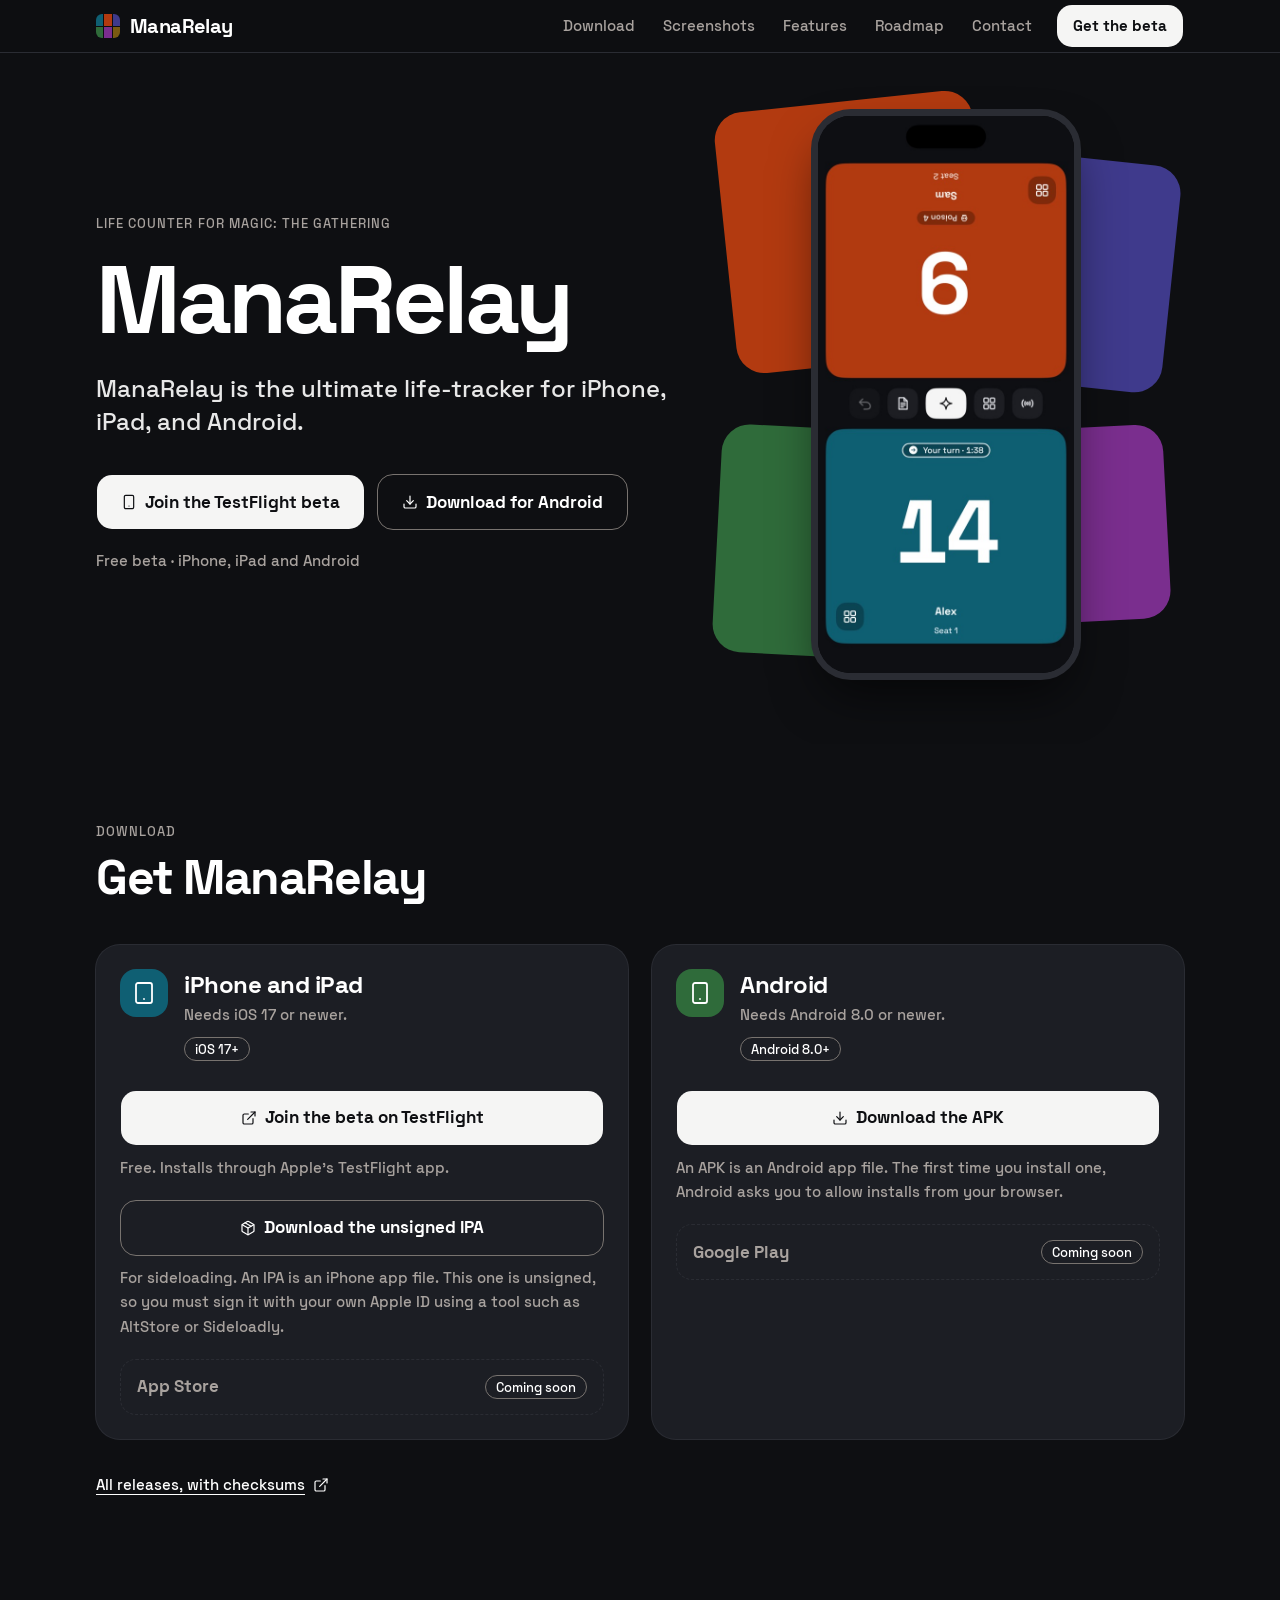
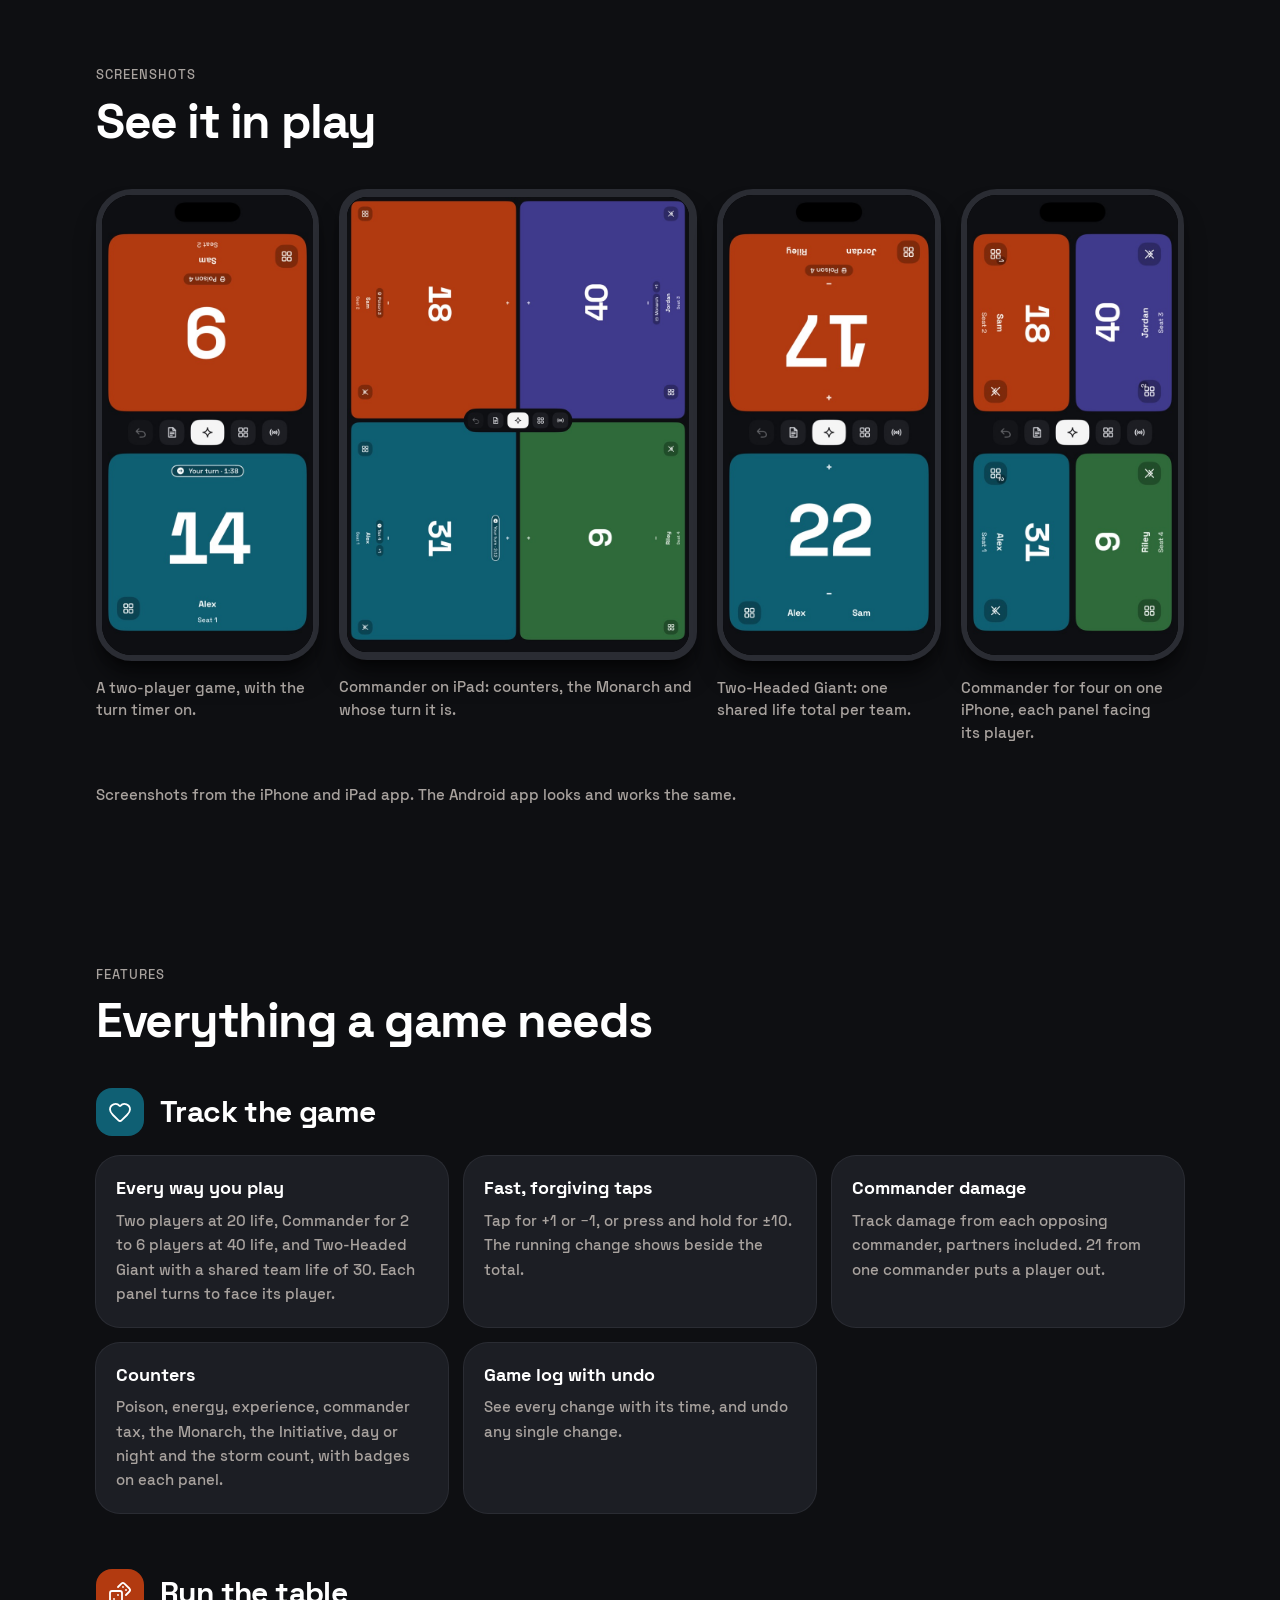
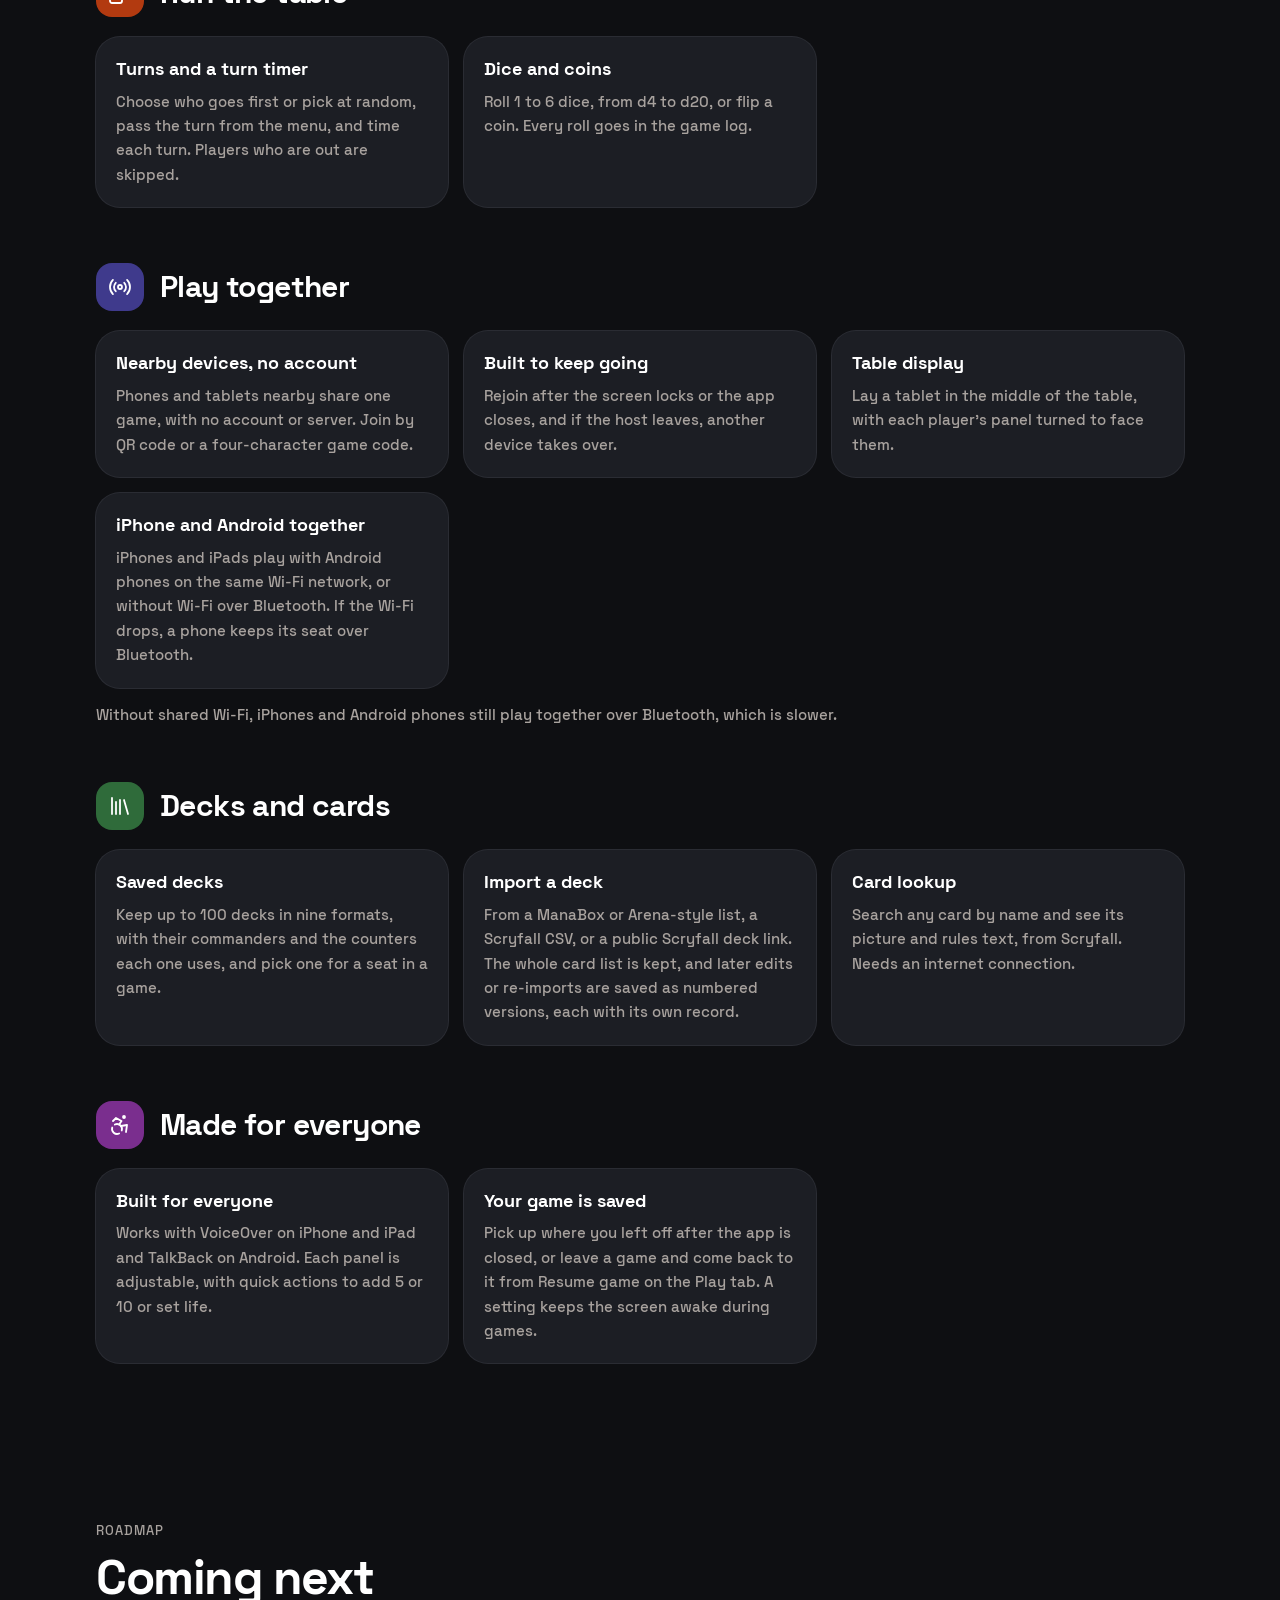
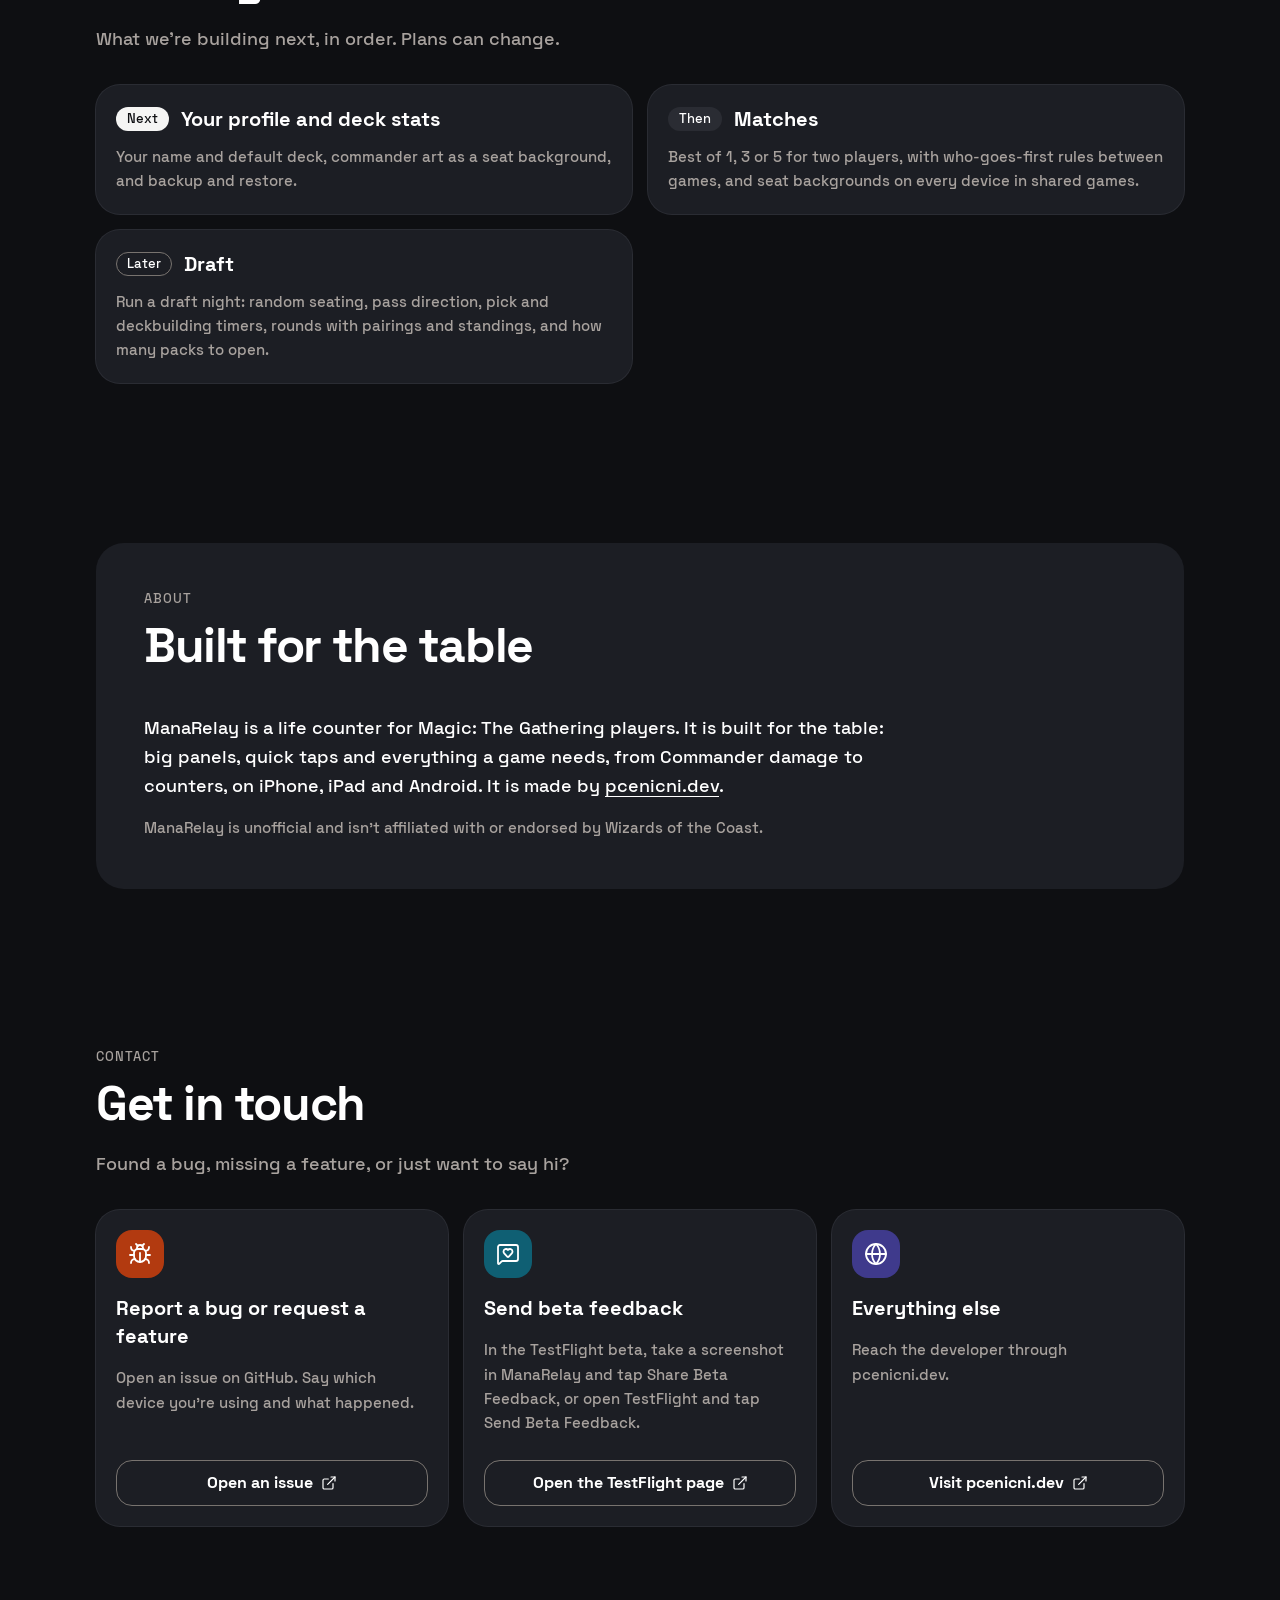
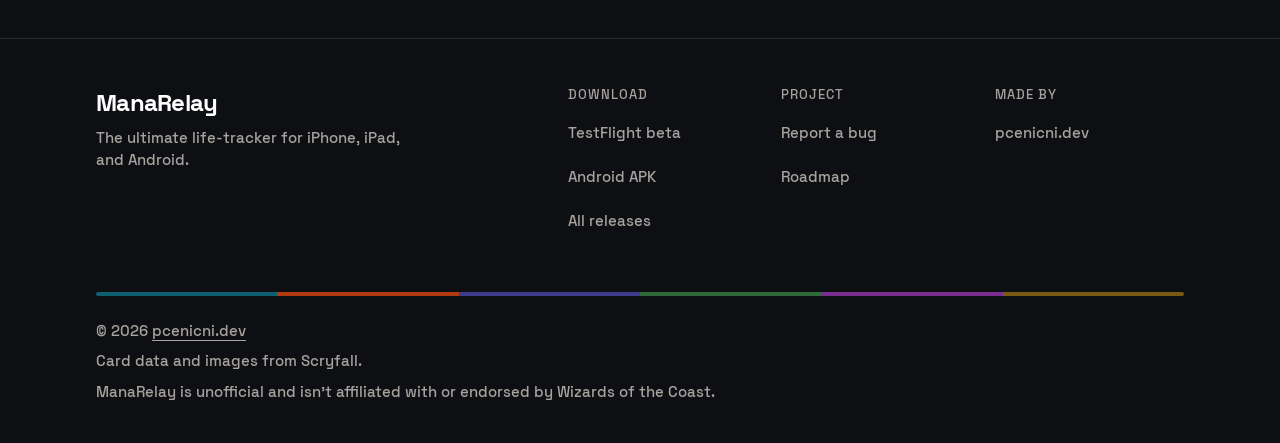
==== index.html @ 913b7222 "Publish the website from nikpcenicni/ManaRelay@3dba05c" ====
<!doctype html>
<html lang="en" class="dark">
  <head>
    <meta charset="utf-8" />
    <meta name="viewport" content="width=device-width, initial-scale=1" />
    <title>ManaRelay</title>
    <meta name="description" content="ManaRelay is the ultimate life-tracker for iPhone, iPad, and Android." />
    <meta name="color-scheme" content="dark" />
    <meta name="theme-color" content="#0E0F12" />
    <meta property="og:title" content="ManaRelay" />
    <meta property="og:description" content="ManaRelay is the ultimate life-tracker for iPhone, iPad, and Android." />
    <meta property="og:image" content="screenshots/two-player.jpg" />
    <script type="module" crossorigin src="./assets/index-D_Fr6dkf.js"></script>
    <link rel="stylesheet" crossorigin href="./assets/index-CTaa10rA.css">
  </head>
  <body>
    <div id="root"></div>
  </body>
</html>
---- assets/index-CTaa10rA.css ----
/*! tailwindcss v4.3.5 | MIT License | https://tailwindcss.com */
@layer properties{@supports (((-webkit-hyphens:none)) and (not (margin-trim:block))) or ((-moz-orient:inline) and (not (color:rgb(from red r g b)))){:root,:host{--shimmer-angle:20deg}*,:before,:after,::backdrop{--tw-scroll-snap-strictness:proximity;--tw-space-y-reverse:0;--tw-border-style:solid;--tw-leading:initial;--tw-font-weight:initial;--tw-tracking:initial;--tw-shadow:0 0 #0000;--tw-shadow-color:initial;--tw-shadow-alpha:100%;--tw-inset-shadow:0 0 #0000;--tw-inset-shadow-color:initial;--tw-inset-shadow-alpha:100%;--tw-ring-color:initial;--tw-ring-shadow:0 0 #0000;--tw-inset-ring-color:initial;--tw-inset-ring-shadow:0 0 #0000;--tw-ring-inset:initial;--tw-ring-offset-width:0px;--tw-ring-offset-color:#fff;--tw-ring-offset-shadow:0 0 #0000;--tw-outline-style:solid;--tw-backdrop-blur:initial;--tw-backdrop-brightness:initial;--tw-backdrop-contrast:initial;--tw-backdrop-grayscale:initial;--tw-backdrop-hue-rotate:initial;--tw-backdrop-invert:initial;--tw-backdrop-opacity:initial;--tw-backdrop-saturate:initial;--tw-backdrop-sepia:initial;--tw-translate-x:0;--tw-translate-y:0;--tw-translate-z:0;--tw-duration:initial;--tw-animation-delay:0s;--tw-animation-direction:normal;--tw-animation-duration:initial;--tw-animation-fill-mode:none;--tw-animation-iteration-count:1;--tw-enter-blur:0;--tw-enter-opacity:1;--tw-enter-rotate:0;--tw-enter-scale:1;--tw-enter-translate-x:0;--tw-enter-translate-y:0;--tw-exit-blur:0;--tw-exit-opacity:1;--tw-exit-rotate:0;--tw-exit-scale:1;--tw-exit-translate-x:0;--tw-exit-translate-y:0;--scroll-fade-t:0px;--scroll-fade-b:0px;--scroll-fade-s:0px;--scroll-fade-e:0px;--scroll-fade-mask:initial;--shimmer-image:initial;--shimmer-text-fill:initial}}}@layer theme{:root,:host{--font-sans:"Space Grotesk", ui-sans-serif, system-ui, sans-serif;--font-mono:ui-monospace, SFMono-Regular, Menlo, Monaco, Consolas, "Liberation Mono", "Courier New", monospace;--color-black:#000;--color-white:#fff;--spacing:.25rem;--container-xs:20rem;--container-sm:24rem;--container-xl:36rem;--container-3xl:48rem;--container-6xl:72rem;--text-base:1rem;--text-base--line-height:calc(1.5 / 1);--text-lg:1.125rem;--text-lg--line-height:calc(1.75 / 1.125);--text-xl:1.25rem;--text-xl--line-height:calc(1.75 / 1.25);--text-2xl:1.5rem;--text-2xl--line-height:calc(2 / 1.5);--text-3xl:1.875rem;--text-3xl--line-height:calc(2.25 / 1.875);--text-4xl:2.25rem;--text-4xl--line-height:calc(2.5 / 2.25);--text-5xl:3rem;--text-5xl--line-height:1;--text-7xl:4.5rem;--text-7xl--line-height:1;--text-8xl:6rem;--text-8xl--line-height:1;--font-weight-medium:500;--font-weight-bold:700;--leading-snug:1.375;--leading-relaxed:1.625;--radius-sm:.25rem;--radius-md:.375rem;--radius-xl:.75rem;--radius-4xl:2rem;--default-transition-duration:.15s;--default-transition-timing-function:cubic-bezier(.4, 0, .2, 1);--default-font-family:"Space Grotesk", ui-sans-serif, system-ui, sans-serif;--default-mono-font-family:var(--font-mono)}}@layer base{*,:after,:before,::backdrop{box-sizing:border-box;border:0 solid;margin:0;padding:0}::file-selector-button{box-sizing:border-box;border:0 solid;margin:0;padding:0}html,:host{-webkit-text-size-adjust:100%;tab-size:4;line-height:1.5;font-family:var(--default-font-family,-apple-system, BlinkMacSystemFont, "Segoe UI", Roboto, "Helvetica Neue", "Noto Sans", Arial, sans-serif, "Apple Color Emoji", "Segoe UI Emoji", "Segoe UI Symbol", "Noto Color Emoji");font-feature-settings:var(--default-font-feature-settings,normal);font-variation-settings:var(--default-font-variation-settings,normal);-webkit-tap-highlight-color:transparent}hr{height:0;color:inherit;border-top-width:1px}abbr:where([title]){-webkit-text-decoration:underline dotted;text-decoration:underline dotted}h1,h2,h3,h4,h5,h6{font-size:inherit;font-weight:inherit}a{color:inherit;-webkit-text-decoration:inherit;-webkit-text-decoration:inherit;-webkit-text-decoration:inherit;-webkit-text-decoration:inherit;text-decoration:inherit}b,strong{font-weight:bolder}code,kbd,samp,pre{font-family:var(--default-mono-font-family,ui-monospace, SFMono-Regular, Menlo, Monaco, Consolas, "Liberation Mono", "Courier New", monospace);font-feature-settings:var(--default-mono-font-feature-settings,normal);font-variation-settings:var(--default-mono-font-variation-settings,normal);font-size:1em}small{font-size:80%}sub,sup{vertical-align:baseline;font-size:75%;line-height:0;position:relative}sub{bottom:-.25em}sup{top:-.5em}table{text-indent:0;border-color:inherit;border-collapse:collapse}:-moz-focusring:where(:not(iframe)){outline:auto}progress{vertical-align:baseline}summary{display:list-item}ol,ul,menu{list-style:none}img,svg,video,canvas,audio,iframe,embed,object{vertical-align:middle;display:block}img,video{max-width:100%;height:auto}button,input,select,optgroup,textarea{font:inherit;font-feature-settings:inherit;font-variation-settings:inherit;letter-spacing:inherit;color:inherit;opacity:1;background-color:#0000;border-radius:0}::file-selector-button{font:inherit;font-feature-settings:inherit;font-variation-settings:inherit;letter-spacing:inherit;color:inherit;opacity:1;background-color:#0000;border-radius:0}:where(select:is([multiple],[size])) optgroup{font-weight:bolder}:where(select:is([multiple],[size])) optgroup option{padding-inline-start:20px}::file-selector-button{margin-inline-end:4px}::placeholder{opacity:1}@supports (not ((-webkit-appearance:-apple-pay-button))) or (contain-intrinsic-size:1px){::placeholder{color:currentColor}@supports (color:color-mix(in lab, red, red)){::placeholder{color:color-mix(in oklab, currentcolor 50%, transparent)}}}textarea{resize:vertical}::-webkit-search-decoration{-webkit-appearance:none}::-webkit-date-and-time-value{min-height:1lh;text-align:inherit}::-webkit-datetime-edit{display:inline-flex}::-webkit-datetime-edit-fields-wrapper{padding:0}::-webkit-datetime-edit{padding-block:0}::-webkit-datetime-edit-year-field{padding-block:0}::-webkit-datetime-edit-month-field{padding-block:0}::-webkit-datetime-edit-day-field{padding-block:0}::-webkit-datetime-edit-hour-field{padding-block:0}::-webkit-datetime-edit-minute-field{padding-block:0}::-webkit-datetime-edit-second-field{padding-block:0}::-webkit-datetime-edit-millisecond-field{padding-block:0}::-webkit-datetime-edit-meridiem-field{padding-block:0}::-webkit-calendar-picker-indicator{line-height:1}:-moz-ui-invalid{box-shadow:none}button,input:where([type=button],[type=reset],[type=submit]){appearance:button}::file-selector-button{appearance:button}::-webkit-inner-spin-button{height:auto}::-webkit-outer-spin-button{height:auto}[hidden]:where(:not([hidden=until-found])){display:none!important}*{border-color:var(--border)}html{scroll-behavior:smooth;font-family:Space Grotesk,ui-sans-serif,system-ui,sans-serif}@media (prefers-reduced-motion:reduce){html{scroll-behavior:auto}}html{--lightningcss-light: ;--lightningcss-dark:initial;color-scheme:dark;scroll-padding-top:7rem}@media (width>=48rem){html{scroll-padding-top:5rem}}body{background-color:var(--background);min-width:320px;color:var(--foreground);-webkit-font-smoothing:antialiased;-moz-osx-font-smoothing:grayscale;font-weight:500;overflow-x:clip}h1,h2,h3,h4{--tw-font-weight:var(--font-weight-bold);font-weight:var(--font-weight-bold)}}@layer components;@layer utilities{.\@container\/card-header{container:card-header/inline-size}.visible{visibility:visible}.sr-only{clip-path:inset(50%);white-space:nowrap;border-width:0;width:1px;height:1px;margin:-1px;padding:0;position:absolute;overflow:hidden}.absolute{position:absolute}.relative{position:relative}.static{position:static}.sticky{position:sticky}.inset-0{inset:0}.-top-2{top:calc(var(--spacing) * -2)}.top-0{top:0}.top-\[8\%\]{top:8%}.-right-3{right:calc(var(--spacing) * -3)}.-right-4{right:calc(var(--spacing) * -4)}.bottom-\[4\%\]{bottom:4%}.bottom-\[10\%\]{bottom:10%}.-left-3{left:calc(var(--spacing) * -3)}.-left-5{left:calc(var(--spacing) * -5)}.z-40{z-index:40}.z-50{z-index:50}.order-last{order:9999}.col-start-2{grid-column-start:2}.row-span-2{grid-row:span 2/span 2}.row-start-1{grid-row-start:1}.m-0{margin:0}.-mx-5{margin-inline:calc(var(--spacing) * -5)}.mx-auto{margin-inline:auto}.mt-0\.5{margin-top:calc(var(--spacing) * .5)}.mt-2{margin-top:calc(var(--spacing) * 2)}.mt-2\.5{margin-top:calc(var(--spacing) * 2.5)}.mt-3{margin-top:calc(var(--spacing) * 3)}.mt-4{margin-top:calc(var(--spacing) * 4)}.mt-5{margin-top:calc(var(--spacing) * 5)}.mt-6{margin-top:calc(var(--spacing) * 6)}.mt-8{margin-top:calc(var(--spacing) * 8)}.mt-9{margin-top:calc(var(--spacing) * 9)}.mt-12{margin-top:calc(var(--spacing) * 12)}.mb-2{margin-bottom:calc(var(--spacing) * 2)}.mb-3{margin-bottom:calc(var(--spacing) * 3)}.mb-4{margin-bottom:calc(var(--spacing) * 4)}.mb-5{margin-bottom:calc(var(--spacing) * 5)}.mb-6{margin-bottom:calc(var(--spacing) * 6)}.mb-8{margin-bottom:calc(var(--spacing) * 8)}.block{display:block}.flex{display:flex}.grid{display:grid}.inline-flex{display:inline-flex}.table{display:table}.size-4{width:calc(var(--spacing) * 4);height:calc(var(--spacing) * 4)}.size-5{width:calc(var(--spacing) * 5);height:calc(var(--spacing) * 5)}.size-6{width:calc(var(--spacing) * 6);height:calc(var(--spacing) * 6)}.size-11{width:calc(var(--spacing) * 11);height:calc(var(--spacing) * 11)}.size-12{width:calc(var(--spacing) * 12);height:calc(var(--spacing) * 12)}.h-1{height:var(--spacing)}.h-6{height:calc(var(--spacing) * 6)}.h-11{height:calc(var(--spacing) * 11)}.h-14{height:calc(var(--spacing) * 14)}.h-\[34\%\]{height:34%}.h-\[40\%\]{height:40%}.h-\[46\%\]{height:46%}.h-auto{height:auto}.h-full{height:100%}.min-h-11{min-height:calc(var(--spacing) * 11)}.min-h-14{min-height:calc(var(--spacing) * 14)}.w-\[52\%\]{width:52%}.w-\[56\%\]{width:56%}.w-\[58\%\]{width:58%}.w-\[62\%\]{width:62%}.w-\[68\%\]{width:68%}.w-\[88\%\]{width:88%}.w-\[calc\(100\%\+2\.5rem\)\]{width:calc(100% + 2.5rem)}.w-\[min\(15rem\,68vw\)\]{width:min(15rem,68vw)}.w-\[min\(32rem\,85vw\)\]{width:min(32rem,85vw)}.w-fit{width:fit-content}.w-full{width:100%}.max-w-3xl{max-width:var(--container-3xl)}.max-w-6xl{max-width:var(--container-6xl)}.max-w-\[270px\]{max-width:270px}.max-w-sm{max-width:var(--container-sm)}.max-w-xl{max-width:var(--container-xl)}.max-w-xs{max-width:var(--container-xs)}.min-w-0{min-width:0}.flex-1{flex:1}.shrink-0{flex-shrink:0}.-rotate-3{rotate:-3deg}.-rotate-6{rotate:-6deg}.rotate-3{rotate:3deg}.rotate-6{rotate:6deg}.snap-x{scroll-snap-type:x var(--tw-scroll-snap-strictness)}.snap-mandatory{--tw-scroll-snap-strictness:mandatory}.snap-start{scroll-snap-align:start}.scroll-mt-16{scroll-margin-top:calc(var(--spacing) * 16)}.scroll-px-5{scroll-padding-inline:calc(var(--spacing) * 5)}.auto-rows-min{grid-auto-rows:min-content}.grid-cols-2{grid-template-columns:repeat(2,minmax(0,1fr))}.grid-cols-3{grid-template-columns:repeat(3,minmax(0,1fr))}.grid-cols-\[auto_1fr\]{grid-template-columns:auto 1fr}.grid-rows-2{grid-template-rows:repeat(2,minmax(0,1fr))}.flex-col{flex-direction:column}.flex-wrap{flex-wrap:wrap}.place-items-center{place-items:center}.items-center{align-items:center}.items-start{align-items:flex-start}.justify-between{justify-content:space-between}.justify-center{justify-content:center}.gap-\(--card-spacing\){gap:var(--card-spacing)}.gap-1{gap:var(--spacing)}.gap-1\.5{gap:calc(var(--spacing) * 1.5)}.gap-2{gap:calc(var(--spacing) * 2)}.gap-2\.5{gap:calc(var(--spacing) * 2.5)}.gap-3{gap:calc(var(--spacing) * 3)}.gap-4{gap:calc(var(--spacing) * 4)}.gap-5{gap:calc(var(--spacing) * 5)}.gap-6{gap:calc(var(--spacing) * 6)}.gap-10{gap:calc(var(--spacing) * 10)}.gap-12{gap:calc(var(--spacing) * 12)}.gap-14{gap:calc(var(--spacing) * 14)}.gap-px{gap:1px}:where(.space-y-4>:not(:last-child)){--tw-space-y-reverse:0;margin-block-start:calc(calc(var(--spacing) * 4) * var(--tw-space-y-reverse));margin-block-end:calc(calc(var(--spacing) * 4) * calc(1 - var(--tw-space-y-reverse)))}.gap-x-3{column-gap:calc(var(--spacing) * 3)}.gap-x-4{column-gap:calc(var(--spacing) * 4)}.gap-x-6{column-gap:calc(var(--spacing) * 6)}.gap-y-2{row-gap:calc(var(--spacing) * 2)}.gap-y-8{row-gap:calc(var(--spacing) * 8)}.self-start{align-self:flex-start}.justify-self-end{justify-self:flex-end}.overflow-hidden{overflow:hidden}.overflow-x-auto{overflow-x:auto}.rounded-4xl{border-radius:var(--radius-4xl)}.rounded-\[1\.75rem\]{border-radius:1.75rem}.rounded-\[2\.5rem\]{border-radius:2.5rem}.rounded-\[2\.25rem\]{border-radius:2.25rem}.rounded-\[2rem\]{border-radius:2rem}.rounded-card{border-radius:24px}.rounded-control{border-radius:16px}.rounded-full{border-radius:2147483647px}.rounded-md{border-radius:var(--radius-md)}.rounded-panel{border-radius:28px}.rounded-sm{border-radius:var(--radius-sm)}.rounded-b-xl{border-bottom-right-radius:var(--radius-xl);border-bottom-left-radius:var(--radius-xl)}.border{border-style:var(--tw-border-style);border-width:1px}.border-\[6px\]{border-style:var(--tw-border-style);border-width:6px}.border-\[7px\]{border-style:var(--tw-border-style);border-width:7px}.border-\[8px\]{border-style:var(--tw-border-style);border-width:8px}.border-t{border-top-style:var(--tw-border-style);border-top-width:1px}.border-b{border-bottom-style:var(--tw-border-style);border-bottom-width:1px}.border-dashed{--tw-border-style:dashed;border-style:dashed}.border-\[\#2a2c33\]{border-color:#2a2c33}.border-border{border-color:var(--border)}.border-outline-strong{border-color:var(--outline-strong)}.border-transparent{border-color:#0000}.bg-background\/90{background-color:var(--background)}@supports (color:color-mix(in lab, red, red)){.bg-background\/90{background-color:color-mix(in oklab, var(--background) 90%, transparent)}}.bg-black{background-color:var(--color-black)}.bg-border{background-color:var(--border)}.bg-card{background-color:var(--card)}.bg-destructive\/10{background-color:var(--destructive)}@supports (color:color-mix(in lab, red, red)){.bg-destructive\/10{background-color:color-mix(in oklab, var(--destructive) 10%, transparent)}}.bg-muted\/50{background-color:var(--muted)}@supports (color:color-mix(in lab, red, red)){.bg-muted\/50{background-color:color-mix(in oklab, var(--muted) 50%, transparent)}}.bg-primary{background-color:var(--primary)}.bg-seat-1{background-color:#0f5f73}.bg-seat-2{background-color:#b23a10}.bg-seat-3{background-color:#3f3a8c}.bg-seat-4{background-color:#2f6b3a}.bg-seat-5{background-color:#7a2e8e}.bg-seat-6{background-color:#7a5a12}.bg-secondary{background-color:var(--secondary)}.bg-transparent{background-color:#0000}.bg-clip-padding{background-clip:padding-box}.p-\(--card-spacing\){padding:var(--card-spacing)}.p-0{padding:0}.p-7{padding:calc(var(--spacing) * 7)}.px-\(--card-spacing\){padding-inline:var(--card-spacing)}.px-2\.5{padding-inline:calc(var(--spacing) * 2.5)}.px-3{padding-inline:calc(var(--spacing) * 3)}.px-4{padding-inline:calc(var(--spacing) * 4)}.px-5{padding-inline:calc(var(--spacing) * 5)}.px-6{padding-inline:calc(var(--spacing) * 6)}.py-\(--card-spacing\){padding-block:var(--card-spacing)}.py-0\.5{padding-block:calc(var(--spacing) * .5)}.py-1{padding-block:var(--spacing)}.py-2\.5{padding-block:calc(var(--spacing) * 2.5)}.py-3{padding-block:calc(var(--spacing) * 3)}.py-16{padding-block:calc(var(--spacing) * 16)}.pt-10{padding-top:calc(var(--spacing) * 10)}.pt-12{padding-top:calc(var(--spacing) * 12)}.pb-4{padding-bottom:calc(var(--spacing) * 4)}.pb-10{padding-bottom:calc(var(--spacing) * 10)}.pb-12{padding-bottom:calc(var(--spacing) * 12)}.text-center{text-align:center}.font-heading{font-family:var(--font-sans)}.eyebrow{letter-spacing:.08em;text-transform:uppercase;color:var(--muted-foreground);font-size:13px;font-weight:500;line-height:1.3}.text-2xl{font-size:var(--text-2xl);line-height:var(--tw-leading,var(--text-2xl--line-height))}.text-4xl{font-size:var(--text-4xl);line-height:var(--tw-leading,var(--text-4xl--line-height))}.text-5xl{font-size:var(--text-5xl);line-height:var(--tw-leading,var(--text-5xl--line-height))}.text-base{font-size:var(--text-base);line-height:var(--tw-leading,var(--text-base--line-height))}.text-lg{font-size:var(--text-lg);line-height:var(--tw-leading,var(--text-lg--line-height))}.text-xl{font-size:var(--text-xl);line-height:var(--tw-leading,var(--text-xl--line-height))}.text-\[13px\]{font-size:13px}.text-\[15px\]{font-size:15px}.text-\[17px\]{font-size:17px}.leading-\[1\.1\]{--tw-leading:1.1;line-height:1.1}.leading-\[1\]{--tw-leading:1;line-height:1}.leading-relaxed{--tw-leading:var(--leading-relaxed);line-height:var(--leading-relaxed)}.leading-snug{--tw-leading:var(--leading-snug);line-height:var(--leading-snug)}.font-bold{--tw-font-weight:var(--font-weight-bold);font-weight:var(--font-weight-bold)}.font-medium{--tw-font-weight:var(--font-weight-medium);font-weight:var(--font-weight-medium)}.tracking-\[-0\.02em\]{--tw-tracking:-.02em;letter-spacing:-.02em}.tracking-\[-0\.03em\]{--tw-tracking:-.03em;letter-spacing:-.03em}.tracking-\[-0\.04em\]{--tw-tracking:-.04em;letter-spacing:-.04em}.text-balance{text-wrap:balance}.text-pretty{text-wrap:pretty}.whitespace-normal{white-space:normal}.whitespace-nowrap{white-space:nowrap}.text-card-foreground{color:var(--card-foreground)}.text-destructive{color:var(--destructive)}.text-foreground,.text-foreground\/90{color:var(--foreground)}@supports (color:color-mix(in lab, red, red)){.text-foreground\/90{color:color-mix(in oklab, var(--foreground) 90%, transparent)}}.text-muted-foreground{color:var(--muted-foreground)}.text-primary{color:var(--primary)}.text-primary-foreground{color:var(--primary-foreground)}.text-secondary-foreground{color:var(--secondary-foreground)}.text-white{color:var(--color-white)}.overline{text-decoration-line:overline}.underline{text-decoration-line:underline}.underline-offset-4{text-underline-offset:4px}.shadow-2xl{--tw-shadow:0 25px 50px -12px var(--tw-shadow-color,#00000040);box-shadow:var(--tw-inset-shadow), var(--tw-inset-ring-shadow), var(--tw-ring-offset-shadow), var(--tw-ring-shadow), var(--tw-shadow)}.shadow-xl{--tw-shadow:0 20px 25px -5px var(--tw-shadow-color,#0000001a), 0 8px 10px -6px var(--tw-shadow-color,#0000001a);box-shadow:var(--tw-inset-shadow), var(--tw-inset-ring-shadow), var(--tw-ring-offset-shadow), var(--tw-ring-shadow), var(--tw-shadow)}.ring,.ring-1{--tw-ring-shadow:var(--tw-ring-inset, ) 0 0 0 calc(1px + var(--tw-ring-offset-width)) var(--tw-ring-color,currentcolor);box-shadow:var(--tw-inset-shadow), var(--tw-inset-ring-shadow), var(--tw-ring-offset-shadow), var(--tw-ring-shadow), var(--tw-shadow)}.ring-2{--tw-ring-shadow:var(--tw-ring-inset, ) 0 0 0 calc(2px + var(--tw-ring-offset-width)) var(--tw-ring-color,currentcolor);box-shadow:var(--tw-inset-shadow), var(--tw-inset-ring-shadow), var(--tw-ring-offset-shadow), var(--tw-ring-shadow), var(--tw-shadow)}.shadow-black\/50{--tw-shadow-color:#00000080}@supports (color:color-mix(in lab, red, red)){.shadow-black\/50{--tw-shadow-color:color-mix(in oklab, color-mix(in oklab, var(--color-black) 50%, transparent) var(--tw-shadow-alpha), transparent)}}.shadow-black\/60{--tw-shadow-color:#0009}@supports (color:color-mix(in lab, red, red)){.shadow-black\/60{--tw-shadow-color:color-mix(in oklab, color-mix(in oklab, var(--color-black) 60%, transparent) var(--tw-shadow-alpha), transparent)}}.ring-border{--tw-ring-color:var(--border)}.ring-ring{--tw-ring-color:var(--ring)}.ring-offset-background{--tw-ring-offset-color:var(--background)}.outline-hidden{--tw-outline-style:none;outline-style:none}@media (forced-colors:active){.outline-hidden{outline-offset:2px;outline:2px solid #0000}}.outline{outline-style:var(--tw-outline-style);outline-width:1px}.backdrop-blur{--tw-backdrop-blur:blur(8px);-webkit-backdrop-filter:var(--tw-backdrop-blur, ) var(--tw-backdrop-brightness, ) var(--tw-backdrop-contrast, ) var(--tw-backdrop-grayscale, ) var(--tw-backdrop-hue-rotate, ) var(--tw-backdrop-invert, ) var(--tw-backdrop-opacity, ) var(--tw-backdrop-saturate, ) var(--tw-backdrop-sepia, );backdrop-filter:var(--tw-backdrop-blur, ) var(--tw-backdrop-brightness, ) var(--tw-backdrop-contrast, ) var(--tw-backdrop-grayscale, ) var(--tw-backdrop-hue-rotate, ) var(--tw-backdrop-invert, ) var(--tw-backdrop-opacity, ) var(--tw-backdrop-saturate, ) var(--tw-backdrop-sepia, )}.transition-all{transition-property:all;transition-timing-function:var(--tw-ease,var(--default-transition-timing-function));transition-duration:var(--tw-duration,var(--default-transition-duration))}.transition-colors{transition-property:color,background-color,border-color,outline-color,text-decoration-color,fill,stroke,--tw-gradient-from,--tw-gradient-via,--tw-gradient-to;transition-timing-function:var(--tw-ease,var(--default-transition-timing-function));transition-duration:var(--tw-duration,var(--default-transition-duration))}.outline-none{--tw-outline-style:none;outline-style:none}.select-none{-webkit-user-select:none;user-select:none}.\[--card-spacing\:--spacing\(4\)\]{--card-spacing:calc(var(--spacing) * 4)}.\[--card-spacing\:--spacing\(5\)\]{--card-spacing:calc(var(--spacing) * 5)}.running{animation-play-state:running}:is(:where(.group\/card)[data-size=sm] .group-data-\[size\=sm\]\/card\:text-base){font-size:var(--text-base);line-height:var(--tw-leading,var(--text-base--line-height))}@media (hover:hover){.hover\:bg-\[color-mix\(in_oklch\,var\(--secondary\)\,var\(--foreground\)_5\%\)\]:hover{background-color:var(--secondary)}@supports (color:color-mix(in lab, red, red)){.hover\:bg-\[color-mix\(in_oklch\,var\(--secondary\)\,var\(--foreground\)_5\%\)\]:hover{background-color:color-mix(in oklch,var(--secondary),var(--foreground) 5%)}}.hover\:bg-card:hover{background-color:var(--card)}.hover\:bg-destructive\/20:hover{background-color:var(--destructive)}@supports (color:color-mix(in lab, red, red)){.hover\:bg-destructive\/20:hover{background-color:color-mix(in oklab, var(--destructive) 20%, transparent)}}.hover\:bg-muted:hover{background-color:var(--muted)}.hover\:bg-primary\/85:hover{background-color:var(--primary)}@supports (color:color-mix(in lab, red, red)){.hover\:bg-primary\/85:hover{background-color:color-mix(in oklab, var(--primary) 85%, transparent)}}.hover\:text-foreground:hover{color:var(--foreground)}.hover\:text-muted-foreground:hover{color:var(--muted-foreground)}.hover\:underline:hover{text-decoration-line:underline}}.focus\:not-sr-only:focus{clip-path:none;white-space:normal;width:auto;height:auto;margin:0;padding:0;position:static;overflow:visible}.focus\:fixed:focus{position:fixed}.focus\:top-3:focus{top:calc(var(--spacing) * 3)}.focus\:left-3:focus{left:calc(var(--spacing) * 3)}.focus\:ring-2:focus{--tw-ring-shadow:var(--tw-ring-inset, ) 0 0 0 calc(2px + var(--tw-ring-offset-width)) var(--tw-ring-color,currentcolor);box-shadow:var(--tw-inset-shadow), var(--tw-inset-ring-shadow), var(--tw-ring-offset-shadow), var(--tw-ring-shadow), var(--tw-shadow)}.focus\:ring-ring:focus{--tw-ring-color:var(--ring)}.focus\:ring-offset-2:focus{--tw-ring-offset-width:2px;--tw-ring-offset-shadow:var(--tw-ring-inset, ) 0 0 0 var(--tw-ring-offset-width) var(--tw-ring-offset-color)}.focus\:ring-offset-background:focus{--tw-ring-offset-color:var(--background)}.focus-visible\:border-destructive\/40:focus-visible{border-color:var(--destructive)}@supports (color:color-mix(in lab, red, red)){.focus-visible\:border-destructive\/40:focus-visible{border-color:color-mix(in oklab, var(--destructive) 40%, transparent)}}.focus-visible\:ring-2:focus-visible{--tw-ring-shadow:var(--tw-ring-inset, ) 0 0 0 calc(2px + var(--tw-ring-offset-width)) var(--tw-ring-color,currentcolor);box-shadow:var(--tw-inset-shadow), var(--tw-inset-ring-shadow), var(--tw-ring-offset-shadow), var(--tw-ring-shadow), var(--tw-shadow)}.focus-visible\:ring-destructive\/20:focus-visible{--tw-ring-color:var(--destructive)}@supports (color:color-mix(in lab, red, red)){.focus-visible\:ring-destructive\/20:focus-visible{--tw-ring-color:color-mix(in oklab, var(--destructive) 20%, transparent)}}.focus-visible\:ring-ring:focus-visible{--tw-ring-color:var(--ring)}.focus-visible\:ring-offset-2:focus-visible{--tw-ring-offset-width:2px;--tw-ring-offset-shadow:var(--tw-ring-inset, ) 0 0 0 var(--tw-ring-offset-width) var(--tw-ring-offset-color)}.focus-visible\:ring-offset-background:focus-visible{--tw-ring-offset-color:var(--background)}.focus-visible\:ring-offset-card:focus-visible{--tw-ring-offset-color:var(--card)}.active\:not-aria-\[haspopup\]\:translate-y-px:active:not([aria-haspopup]){--tw-translate-y:1px;translate:var(--tw-translate-x) var(--tw-translate-y)}.disabled\:pointer-events-none:disabled{pointer-events:none}.disabled\:opacity-50:disabled{opacity:.5}.has-data-\[icon\=inline-end\]\:pr-1\.5:has([data-icon=inline-end]){padding-right:calc(var(--spacing) * 1.5)}.has-data-\[icon\=inline-start\]\:pl-1\.5:has([data-icon=inline-start]){padding-left:calc(var(--spacing) * 1.5)}.has-data-\[slot\=card-action\]\:grid-cols-\[1fr_auto\]:has([data-slot=card-action]){grid-template-columns:1fr auto}.has-data-\[slot\=card-description\]\:grid-rows-\[auto_auto\]:has([data-slot=card-description]){grid-template-rows:auto auto}.has-data-\[slot\=card-footer\]\:pb-0:has([data-slot=card-footer]){padding-bottom:0}.has-\[\>img\:first-child\]\:pt-0:has(>img:first-child){padding-top:0}.aria-expanded\:bg-muted[aria-expanded=true]{background-color:var(--muted)}.aria-expanded\:bg-secondary[aria-expanded=true]{background-color:var(--secondary)}.aria-expanded\:text-foreground[aria-expanded=true]{color:var(--foreground)}.aria-expanded\:text-secondary-foreground[aria-expanded=true]{color:var(--secondary-foreground)}.aria-invalid\:border-destructive[aria-invalid=true]{border-color:var(--destructive)}.aria-invalid\:ring-3[aria-invalid=true]{--tw-ring-shadow:var(--tw-ring-inset, ) 0 0 0 calc(3px + var(--tw-ring-offset-width)) var(--tw-ring-color,currentcolor);box-shadow:var(--tw-inset-shadow), var(--tw-inset-ring-shadow), var(--tw-ring-offset-shadow), var(--tw-ring-shadow), var(--tw-shadow)}.aria-invalid\:ring-destructive\/20[aria-invalid=true]{--tw-ring-color:var(--destructive)}@supports (color:color-mix(in lab, red, red)){.aria-invalid\:ring-destructive\/20[aria-invalid=true]{--tw-ring-color:color-mix(in oklab, var(--destructive) 20%, transparent)}}.data-\[size\=sm\]\:\[--card-spacing\:--spacing\(3\)\][data-size=sm]{--card-spacing:calc(var(--spacing) * 3)}.data-\[size\=sm\]\:has-data-\[slot\=card-footer\]\:pb-0[data-size=sm]:has([data-slot=card-footer]){padding-bottom:0}@media (prefers-reduced-motion:no-preference){.motion-safe\:animate-in{animation:enter var(--tw-animation-duration,var(--tw-duration,.15s))var(--tw-ease,ease)var(--tw-animation-delay,0s)var(--tw-animation-iteration-count,1)var(--tw-animation-direction,normal)var(--tw-animation-fill-mode,none)}.motion-safe\:duration-700{--tw-duration:.7s;transition-duration:.7s}.motion-safe\:fade-in{--tw-enter-opacity:0}.motion-safe\:slide-in-from-bottom-6{--tw-enter-translate-y:calc(6*var(--spacing))}.motion-safe\:slide-in-from-left-6{--tw-enter-translate-x:calc(6*var(--spacing)*-1)}.motion-safe\:slide-in-from-right-6{--tw-enter-translate-x:calc(6*var(--spacing))}}@media (width>=40rem){.sm\:-mx-8{margin-inline:calc(var(--spacing) * -8)}.sm\:w-\[calc\(100\%\+4rem\)\]{width:calc(100% + 4rem)}.sm\:scroll-px-8{scroll-padding-inline:calc(var(--spacing) * 8)}.sm\:grid-cols-2{grid-template-columns:repeat(2,minmax(0,1fr))}.sm\:grid-cols-3{grid-template-columns:repeat(3,minmax(0,1fr))}.sm\:flex-row{flex-direction:row}.sm\:p-12{padding:calc(var(--spacing) * 12)}.sm\:px-8{padding-inline:calc(var(--spacing) * 8)}.sm\:text-2xl{font-size:var(--text-2xl);line-height:var(--tw-leading,var(--text-2xl--line-height))}.sm\:text-3xl{font-size:var(--text-3xl);line-height:var(--tw-leading,var(--text-3xl--line-height))}.sm\:text-5xl{font-size:var(--text-5xl);line-height:var(--tw-leading,var(--text-5xl--line-height))}.sm\:text-7xl{font-size:var(--text-7xl);line-height:var(--tw-leading,var(--text-7xl--line-height))}.sm\:\[--card-spacing\:--spacing\(6\)\]{--card-spacing:calc(var(--spacing) * 6)}}@media (width>=48rem){.md\:order-2{order:2}.md\:order-3{order:3}.md\:mx-0{margin-inline:0}.md\:mb-5{margin-bottom:calc(var(--spacing) * 5)}.md\:mb-10{margin-bottom:calc(var(--spacing) * 10)}.md\:ml-auto{margin-left:auto}.md\:w-auto{width:auto}.md\:grid-cols-2{grid-template-columns:repeat(2,minmax(0,1fr))}.md\:grid-cols-3{grid-template-columns:repeat(3,minmax(0,1fr))}.md\:grid-cols-\[1\.4fr_2fr\]{grid-template-columns:1.4fr 2fr}.md\:flex-nowrap{flex-wrap:nowrap}.md\:overflow-visible{overflow:visible}.md\:px-0{padding-inline:0}.md\:py-20{padding-block:calc(var(--spacing) * 20)}.md\:pt-14{padding-top:calc(var(--spacing) * 14)}}@media (width>=64rem){.lg\:grid{display:grid}.lg\:w-auto{width:auto}.lg\:max-w-none{max-width:none}.lg\:grid-cols-3{grid-template-columns:repeat(3,minmax(0,1fr))}.lg\:grid-cols-\[1\.1fr_0\.9fr\]{grid-template-columns:1.1fr .9fr}.lg\:grid-cols-\[1fr_1\.6fr_1fr_1fr\]{grid-template-columns:1fr 1.6fr 1fr 1fr}.lg\:items-start{align-items:flex-start}.lg\:gap-8{gap:calc(var(--spacing) * 8)}.lg\:overflow-visible{overflow:visible}.lg\:pb-16{padding-bottom:calc(var(--spacing) * 16)}.lg\:text-8xl{font-size:var(--text-8xl);line-height:var(--tw-leading,var(--text-8xl--line-height))}}.dark\:bg-destructive\/20:is(.dark *){background-color:var(--destructive)}@supports (color:color-mix(in lab, red, red)){.dark\:bg-destructive\/20:is(.dark *){background-color:color-mix(in oklab, var(--destructive) 20%, transparent)}}@media (hover:hover){.dark\:hover\:bg-destructive\/30:is(.dark *):hover{background-color:var(--destructive)}@supports (color:color-mix(in lab, red, red)){.dark\:hover\:bg-destructive\/30:is(.dark *):hover{background-color:color-mix(in oklab, var(--destructive) 30%, transparent)}}.dark\:hover\:bg-muted\/50:is(.dark *):hover{background-color:var(--muted)}@supports (color:color-mix(in lab, red, red)){.dark\:hover\:bg-muted\/50:is(.dark *):hover{background-color:color-mix(in oklab, var(--muted) 50%, transparent)}}}.dark\:focus-visible\:ring-destructive\/40:is(.dark *):focus-visible{--tw-ring-color:var(--destructive)}@supports (color:color-mix(in lab, red, red)){.dark\:focus-visible\:ring-destructive\/40:is(.dark *):focus-visible{--tw-ring-color:color-mix(in oklab, var(--destructive) 40%, transparent)}}.dark\:aria-invalid\:border-destructive\/50:is(.dark *)[aria-invalid=true]{border-color:var(--destructive)}@supports (color:color-mix(in lab, red, red)){.dark\:aria-invalid\:border-destructive\/50:is(.dark *)[aria-invalid=true]{border-color:color-mix(in oklab, var(--destructive) 50%, transparent)}}.dark\:aria-invalid\:ring-destructive\/40:is(.dark *)[aria-invalid=true]{--tw-ring-color:var(--destructive)}@supports (color:color-mix(in lab, red, red)){.dark\:aria-invalid\:ring-destructive\/40:is(.dark *)[aria-invalid=true]{--tw-ring-color:color-mix(in oklab, var(--destructive) 40%, transparent)}}.data-horizontal\:h-px:where([data-orientation=horizontal]){height:1px}.data-horizontal\:w-full:where([data-orientation=horizontal]){width:100%}.data-vertical\:w-px:where([data-orientation=vertical]){width:1px}.data-vertical\:self-stretch:where([data-orientation=vertical]){align-self:stretch}.\[\&_svg\]\:pointer-events-none svg{pointer-events:none}.\[\&_svg\]\:shrink-0 svg{flex-shrink:0}.\[\&_svg\:not\(\[class\*\=\'size-\'\]\)\]\:size-4 svg:not([class*=size-]){width:calc(var(--spacing) * 4);height:calc(var(--spacing) * 4)}.\[\.border-b\]\:pb-\(--card-spacing\).border-b{padding-bottom:var(--card-spacing)}@media (hover:hover){.\[a\]\:hover\:bg-border\/80:is(a):hover{background-color:var(--border)}@supports (color:color-mix(in lab, red, red)){.\[a\]\:hover\:bg-border\/80:is(a):hover{background-color:color-mix(in oklab, var(--border) 80%, transparent)}}.\[a\]\:hover\:bg-destructive\/20:is(a):hover{background-color:var(--destructive)}@supports (color:color-mix(in lab, red, red)){.\[a\]\:hover\:bg-destructive\/20:is(a):hover{background-color:color-mix(in oklab, var(--destructive) 20%, transparent)}}.\[a\]\:hover\:bg-muted:is(a):hover{background-color:var(--muted)}.\[a\]\:hover\:bg-primary\/80:is(a):hover{background-color:var(--primary)}@supports (color:color-mix(in lab, red, red)){.\[a\]\:hover\:bg-primary\/80:is(a):hover{background-color:color-mix(in oklab, var(--primary) 80%, transparent)}}}:is(.\*\:\[img\:first-child\]\:rounded-t-xl>*):is(img:first-child){border-top-left-radius:var(--radius-xl);border-top-right-radius:var(--radius-xl)}:is(.\*\:\[img\:last-child\]\:rounded-b-xl>*):is(img:last-child){border-bottom-right-radius:var(--radius-xl);border-bottom-left-radius:var(--radius-xl)}.\[\&\>svg\]\:pointer-events-none>svg{pointer-events:none}.\[\&\>svg\]\:size-3\!>svg{width:calc(var(--spacing) * 3)!important;height:calc(var(--spacing) * 3)!important}@media (height<=500px){.\[\@media\(max-height\:500px\)\]\:static{position:static}}}@property --tw-animation-delay{syntax:"*";inherits:false;initial-value:0s}@property --tw-animation-direction{syntax:"*";inherits:false;initial-value:normal}@property --tw-animation-duration{syntax:"*";inherits:false}@property --tw-animation-fill-mode{syntax:"*";inherits:false;initial-value:none}@property --tw-animation-iteration-count{syntax:"*";inherits:false;initial-value:1}@property --tw-enter-blur{syntax:"*";inherits:false;initial-value:0}@property --tw-enter-opacity{syntax:"*";inherits:false;initial-value:1}@property --tw-enter-rotate{syntax:"*";inherits:false;initial-value:0}@property --tw-enter-scale{syntax:"*";inherits:false;initial-value:1}@property --tw-enter-translate-x{syntax:"*";inherits:false;initial-value:0}@property --tw-enter-translate-y{syntax:"*";inherits:false;initial-value:0}@property --tw-exit-blur{syntax:"*";inherits:false;initial-value:0}@property --tw-exit-opacity{syntax:"*";inherits:false;initial-value:1}@property --tw-exit-rotate{syntax:"*";inherits:false;initial-value:0}@property --tw-exit-scale{syntax:"*";inherits:false;initial-value:1}@property --tw-exit-translate-x{syntax:"*";inherits:false;initial-value:0}@property --tw-exit-translate-y{syntax:"*";inherits:false;initial-value:0}@property --scroll-fade-t{syntax:"<length-percentage>";inherits:false;initial-value:0}@property --scroll-fade-b{syntax:"<length-percentage>";inherits:false;initial-value:0}@property --scroll-fade-s{syntax:"<length-percentage>";inherits:false;initial-value:0}@property --scroll-fade-e{syntax:"<length-percentage>";inherits:false;initial-value:0}@property --scroll-fade-mask{syntax:"*";inherits:false}@property --shimmer-angle{syntax:"<angle>";inherits:true;initial-value:20deg}@property --shimmer-image{syntax:"*";inherits:false}@property --shimmer-text-fill{syntax:"*";inherits:false}@media (prefers-reduced-motion:reduce){.shimmer{-webkit-text-fill-color:currentColor;background-image:none;animation:none}}@font-face{font-family:Space Grotesk;font-style:normal;font-weight:500;font-display:swap;src:url(../fonts/SpaceGrotesk-Medium.ttf)format("truetype")}@font-face{font-family:Space Grotesk;font-style:normal;font-weight:700;font-display:swap;src:url(../fonts/SpaceGrotesk-Bold.ttf)format("truetype")}:root,.dark{--background:#0e0f12;--foreground:#fff;--card:#1c1e24;--card-foreground:#fff;--popover:#1c1e24;--popover-foreground:#fff;--primary:#f5f5f4;--primary-foreground:#0e0f12;--secondary:#1c1e24;--secondary-foreground:#fff;--muted:#1c1e24;--muted-foreground:#a8a29e;--accent:#1c1e24;--accent-foreground:#fff;--destructive:#f87171;--border:#2a2c33;--input:#2a2c33;--outline:#6b6662;--outline-strong:#78736f;--ring:#f5f5f4;--radius:1rem}svg.lucide{stroke-width:1.8px}@property --tw-scroll-snap-strictness{syntax:"*";inherits:false;initial-value:proximity}@property --tw-space-y-reverse{syntax:"*";inherits:false;initial-value:0}@property --tw-border-style{syntax:"*";inherits:false;initial-value:solid}@property --tw-leading{syntax:"*";inherits:false}@property --tw-font-weight{syntax:"*";inherits:false}@property --tw-tracking{syntax:"*";inherits:false}@property --tw-shadow{syntax:"*";inherits:false;initial-value:0 0 #0000}@property --tw-shadow-color{syntax:"*";inherits:false}@property --tw-shadow-alpha{syntax:"<percentage>";inherits:false;initial-value:100%}@property --tw-inset-shadow{syntax:"*";inherits:false;initial-value:0 0 #0000}@property --tw-inset-shadow-color{syntax:"*";inherits:false}@property --tw-inset-shadow-alpha{syntax:"<percentage>";inherits:false;initial-value:100%}@property --tw-ring-color{syntax:"*";inherits:false}@property --tw-ring-shadow{syntax:"*";inherits:false;initial-value:0 0 #0000}@property --tw-inset-ring-color{syntax:"*";inherits:false}@property --tw-inset-ring-shadow{syntax:"*";inherits:false;initial-value:0 0 #0000}@property --tw-ring-inset{syntax:"*";inherits:false}@property --tw-ring-offset-width{syntax:"<length>";inherits:false;initial-value:0}@property --tw-ring-offset-color{syntax:"*";inherits:false;initial-value:#fff}@property --tw-ring-offset-shadow{syntax:"*";inherits:false;initial-value:0 0 #0000}@property --tw-outline-style{syntax:"*";inherits:false;initial-value:solid}@property --tw-backdrop-blur{syntax:"*";inherits:false}@property --tw-backdrop-brightness{syntax:"*";inherits:false}@property --tw-backdrop-contrast{syntax:"*";inherits:false}@property --tw-backdrop-grayscale{syntax:"*";inherits:false}@property --tw-backdrop-hue-rotate{syntax:"*";inherits:false}@property --tw-backdrop-invert{syntax:"*";inherits:false}@property --tw-backdrop-opacity{syntax:"*";inherits:false}@property --tw-backdrop-saturate{syntax:"*";inherits:false}@property --tw-backdrop-sepia{syntax:"*";inherits:false}@property --tw-translate-x{syntax:"*";inherits:false;initial-value:0}@property --tw-translate-y{syntax:"*";inherits:false;initial-value:0}@property --tw-translate-z{syntax:"*";inherits:false;initial-value:0}@property --tw-duration{syntax:"*";inherits:false}@keyframes enter{0%{opacity:var(--tw-enter-opacity,1);transform:translate3d(var(--tw-enter-translate-x,0),var(--tw-enter-translate-y,0),0)scale3d(var(--tw-enter-scale,1),var(--tw-enter-scale,1),var(--tw-enter-scale,1))rotate(var(--tw-enter-rotate,0));filter:blur(var(--tw-enter-blur,0))}}
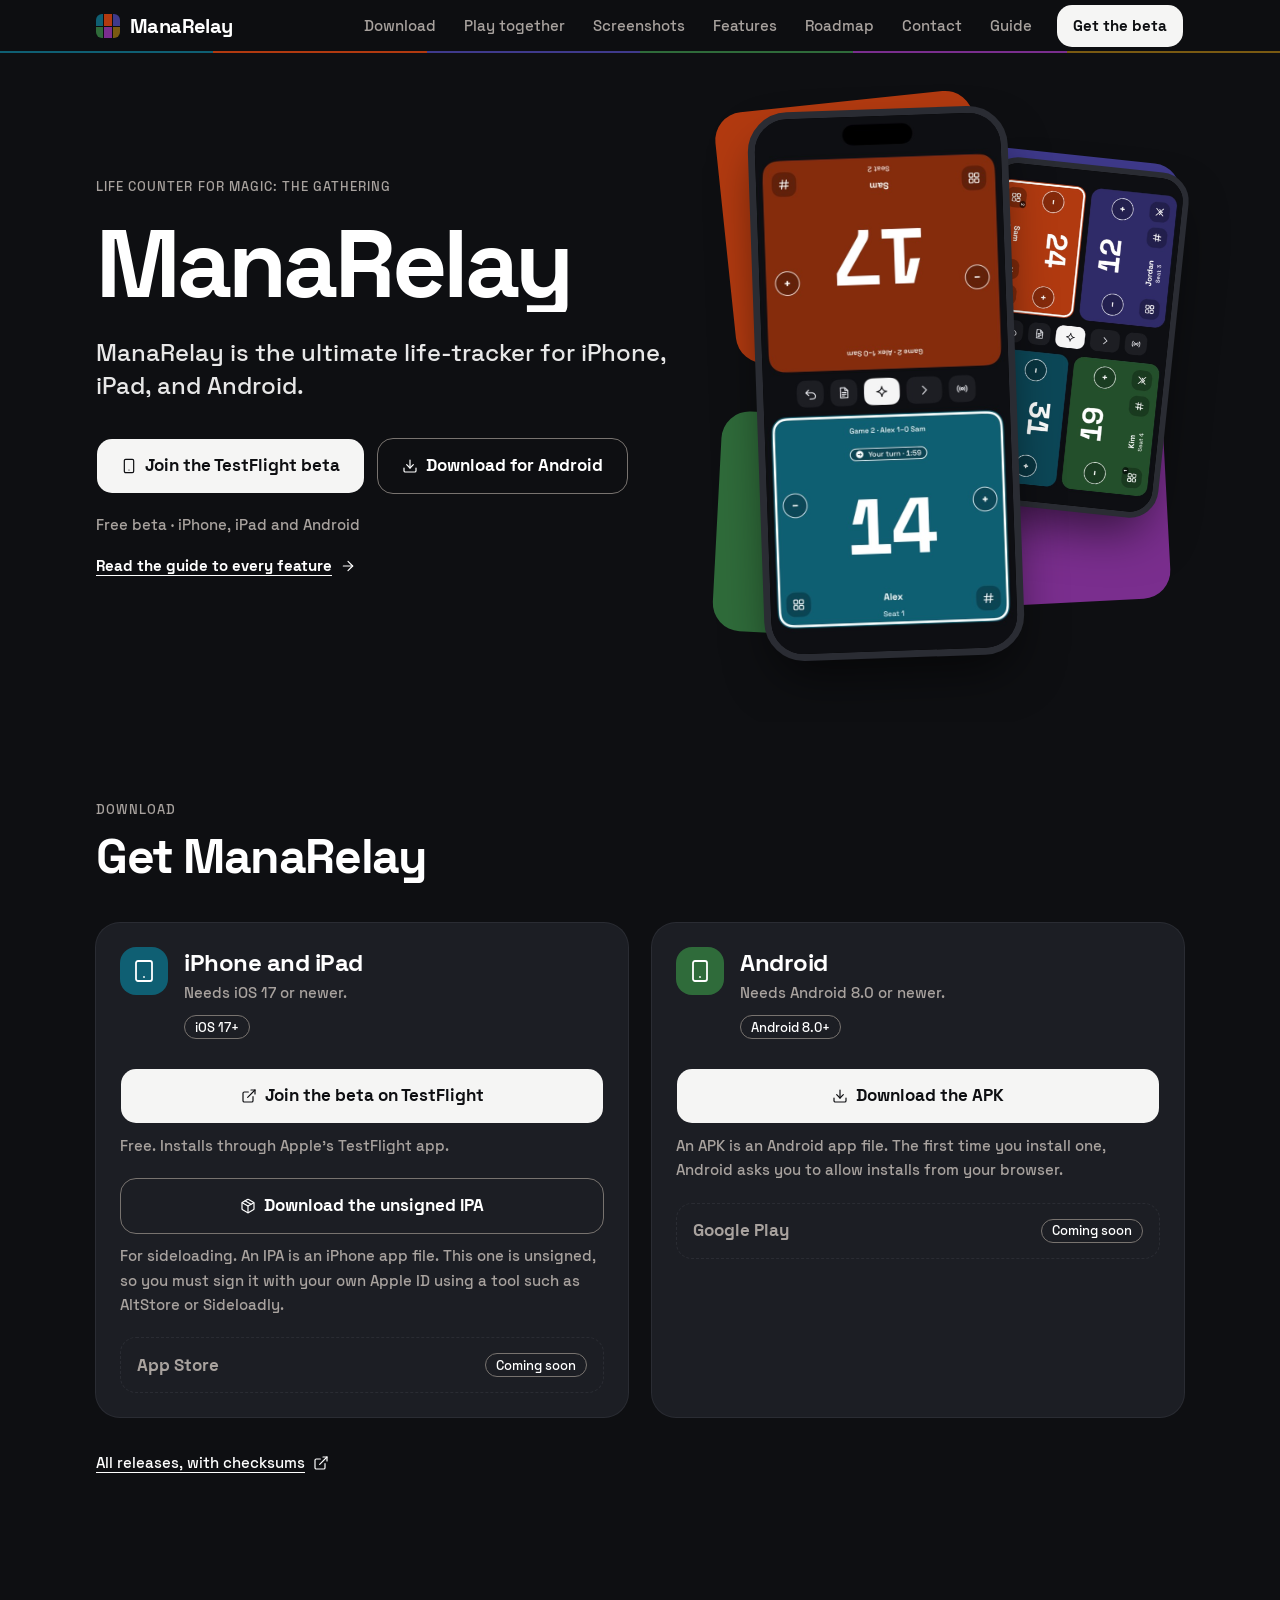
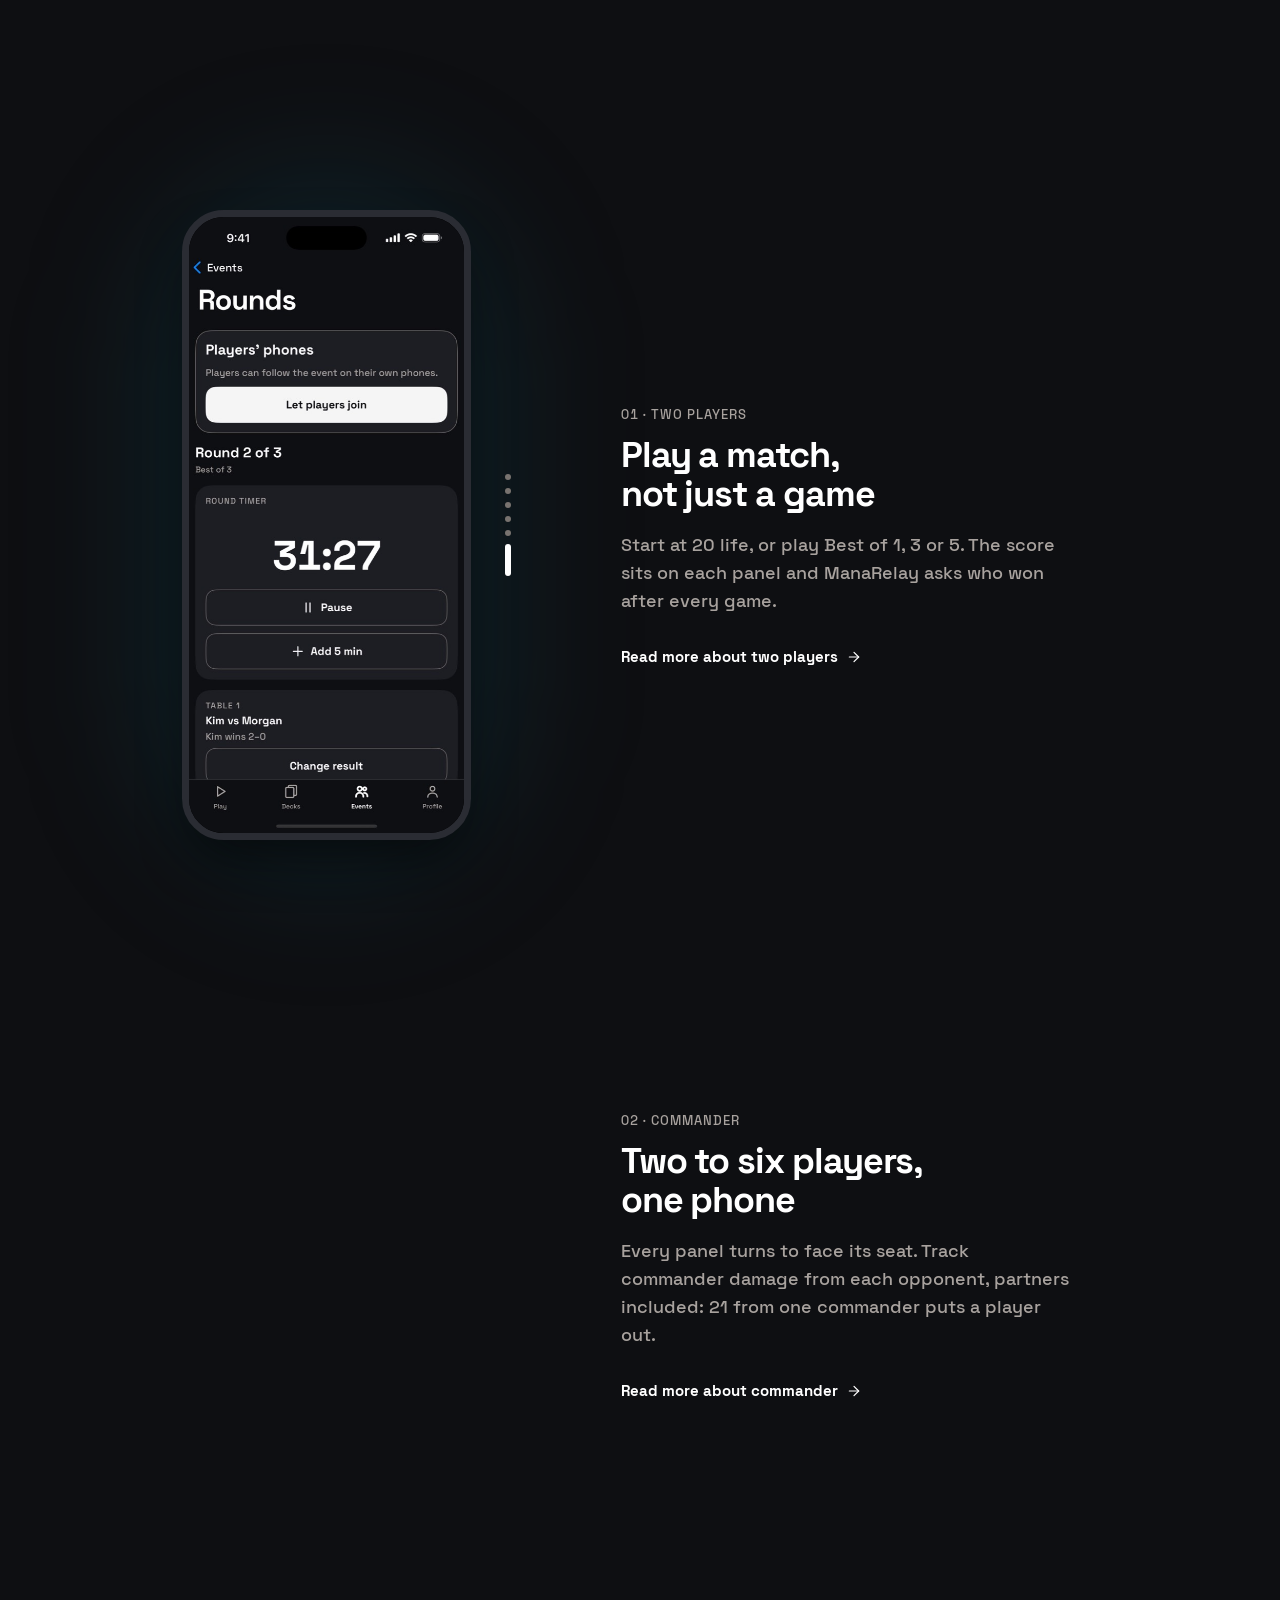
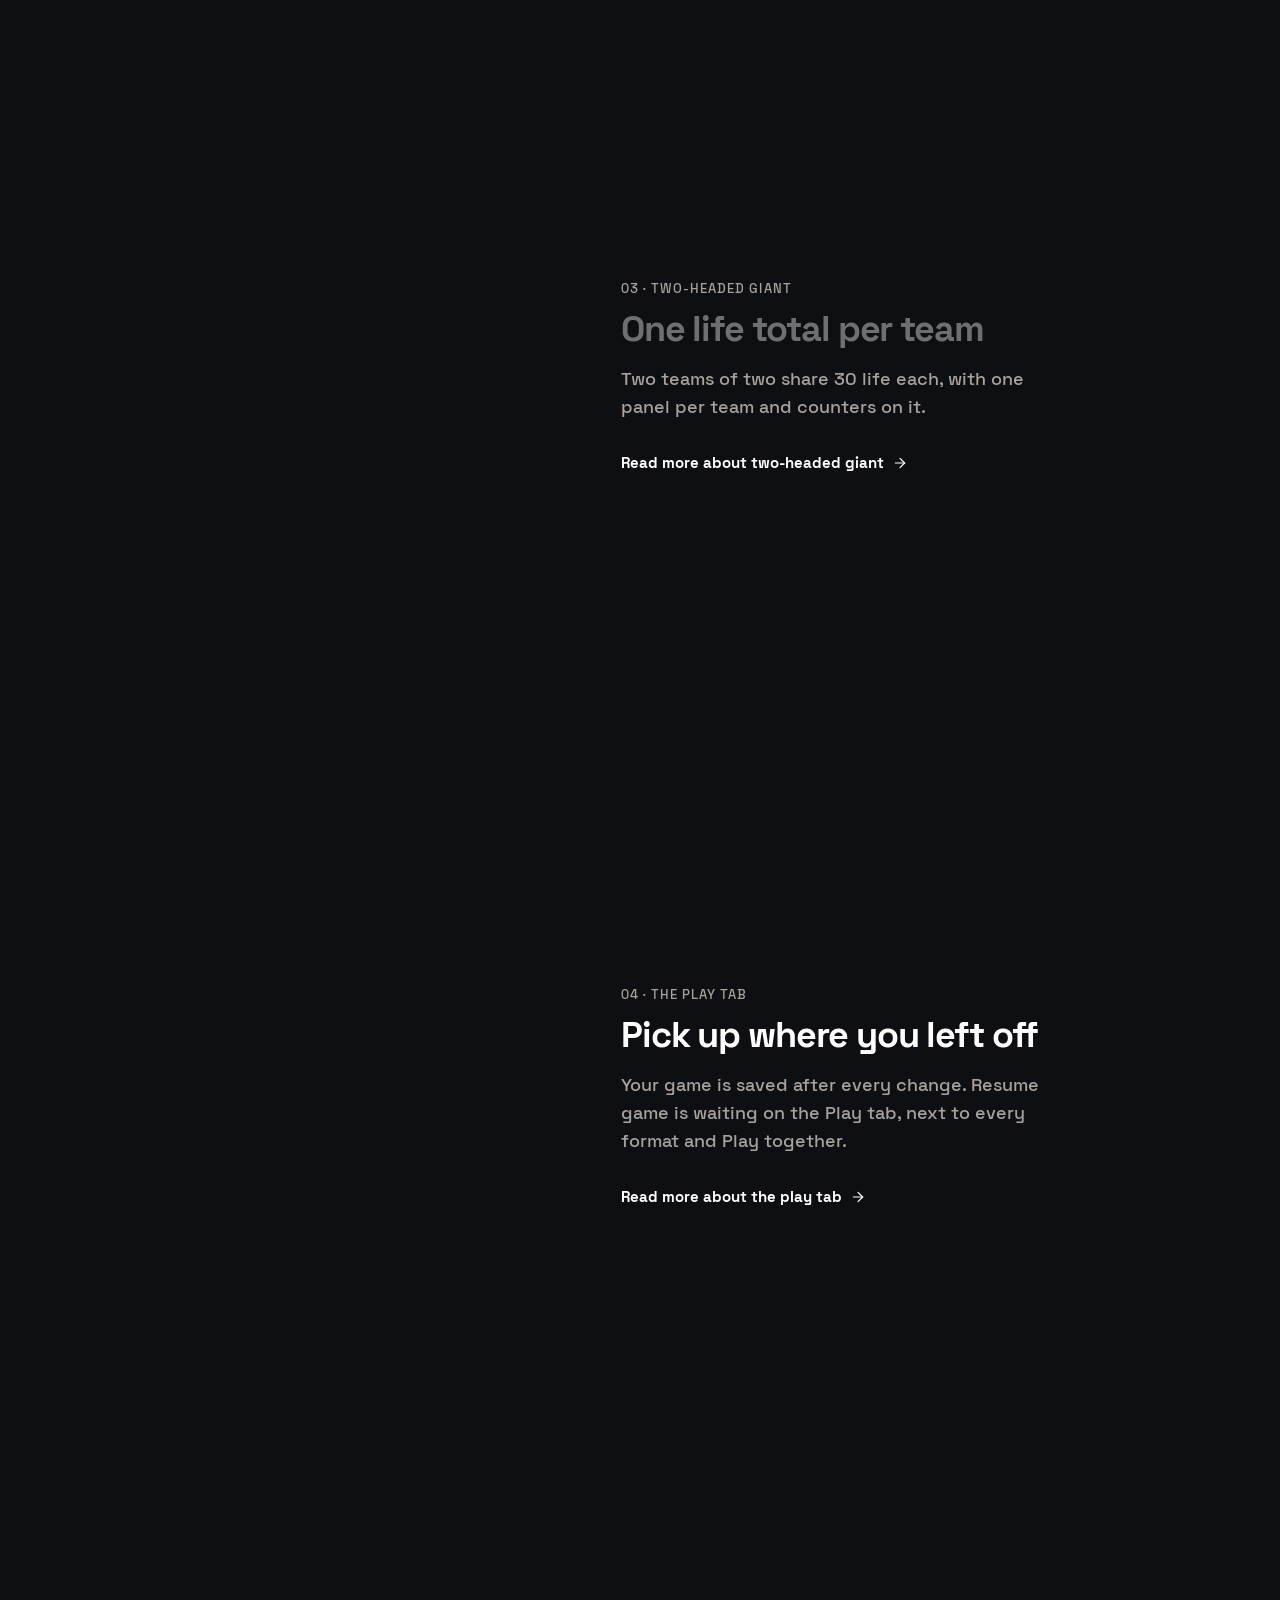
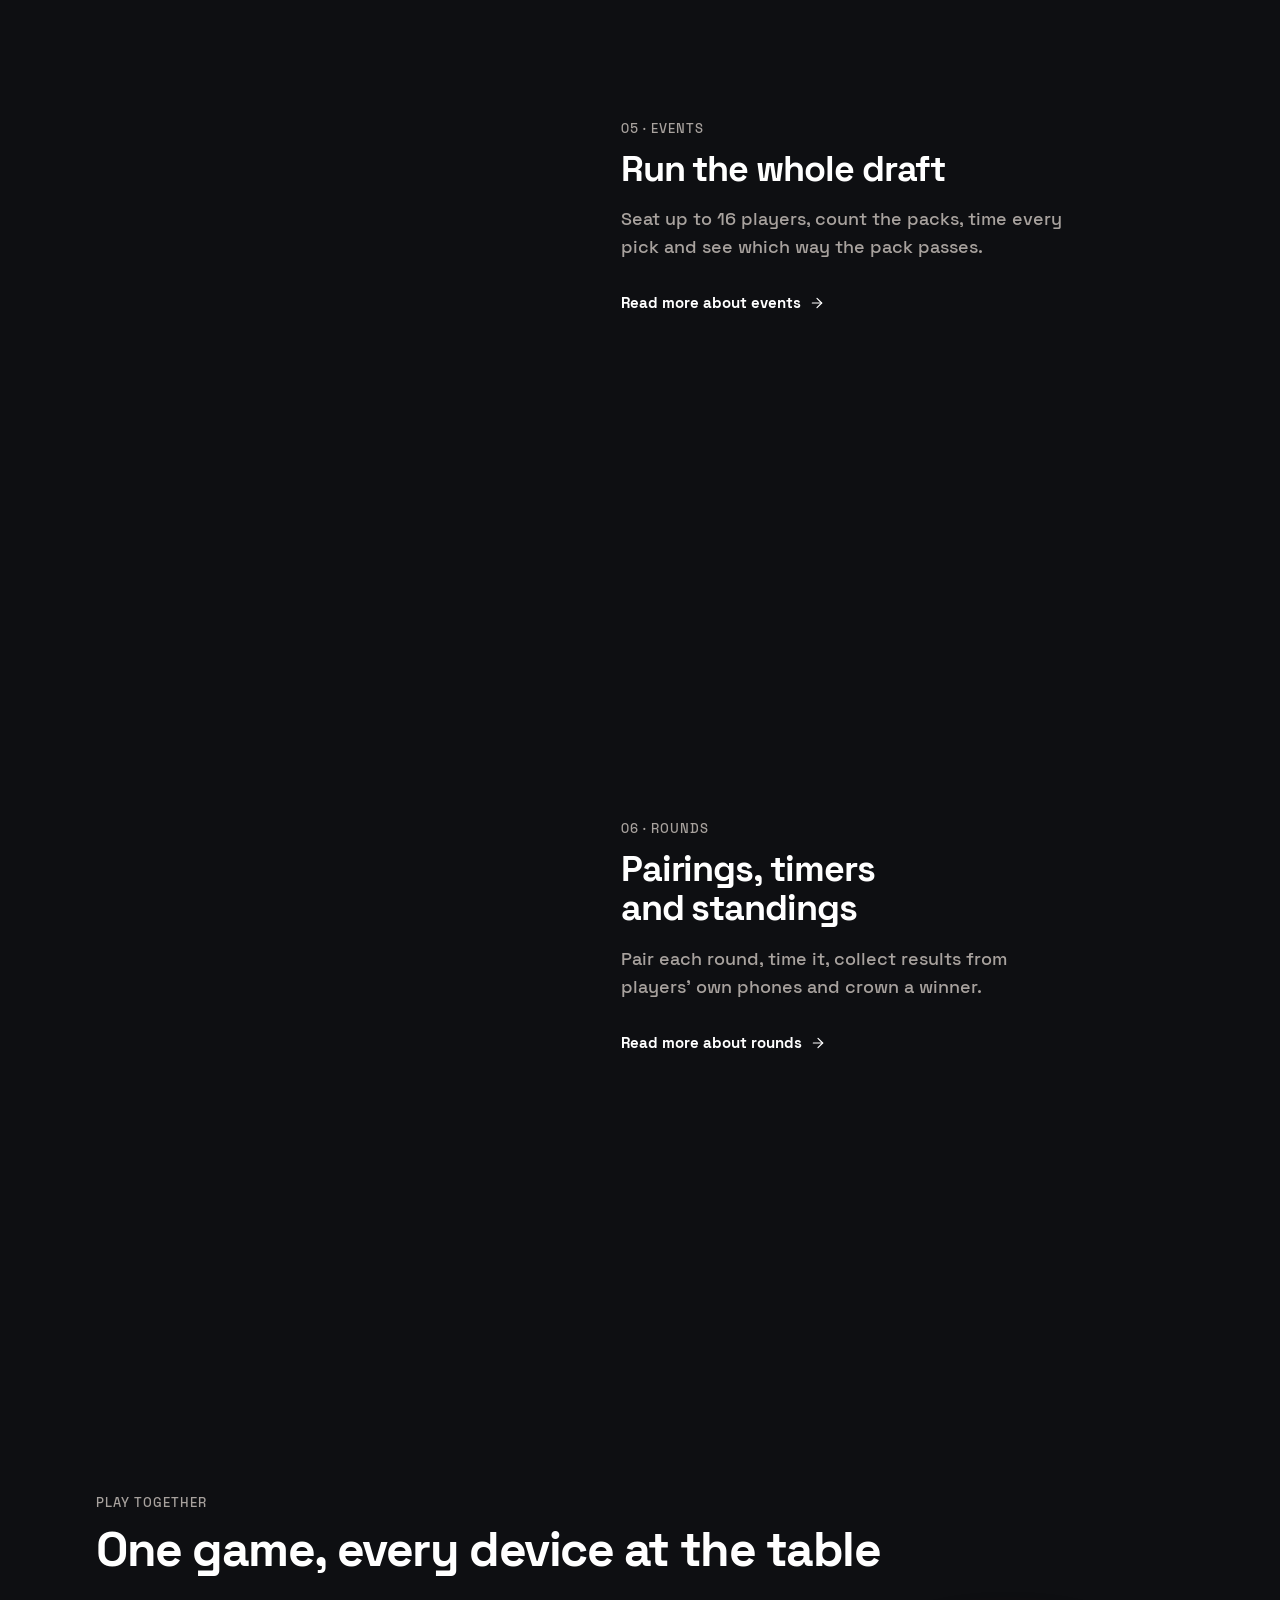
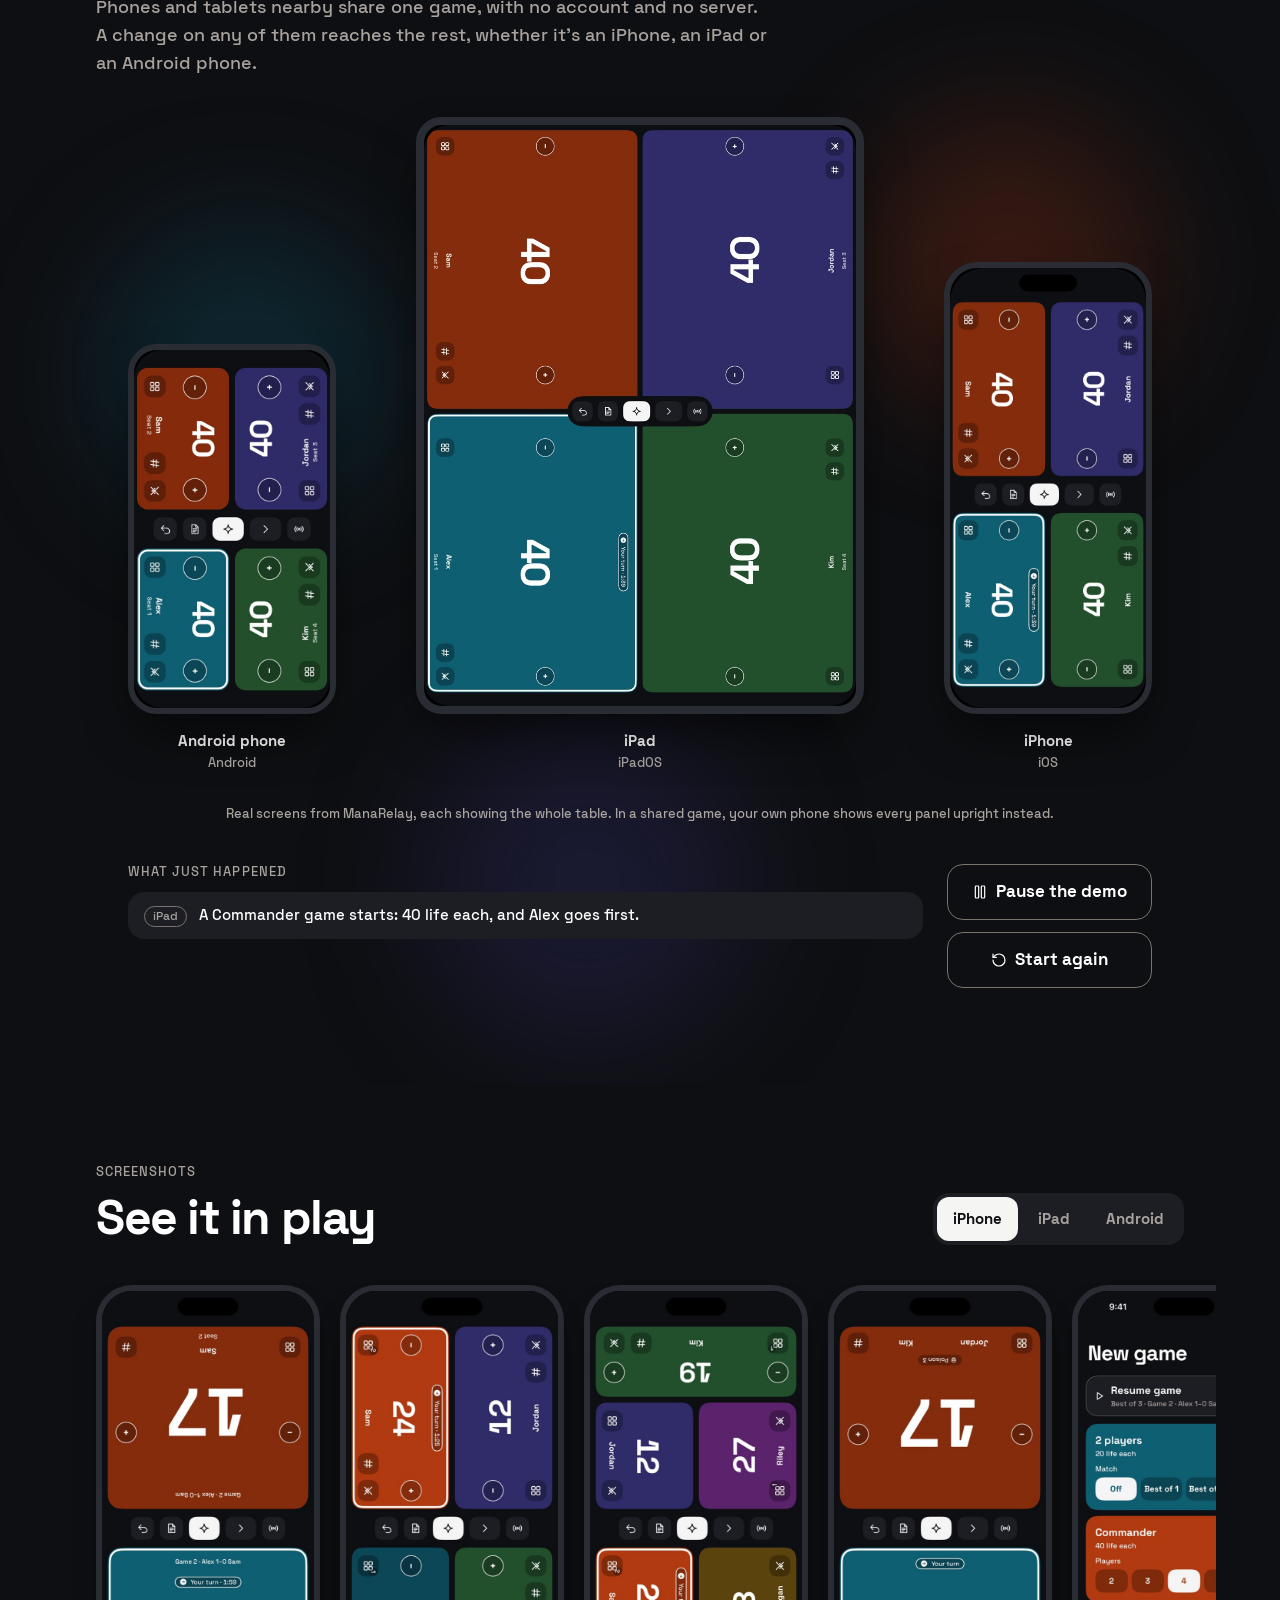
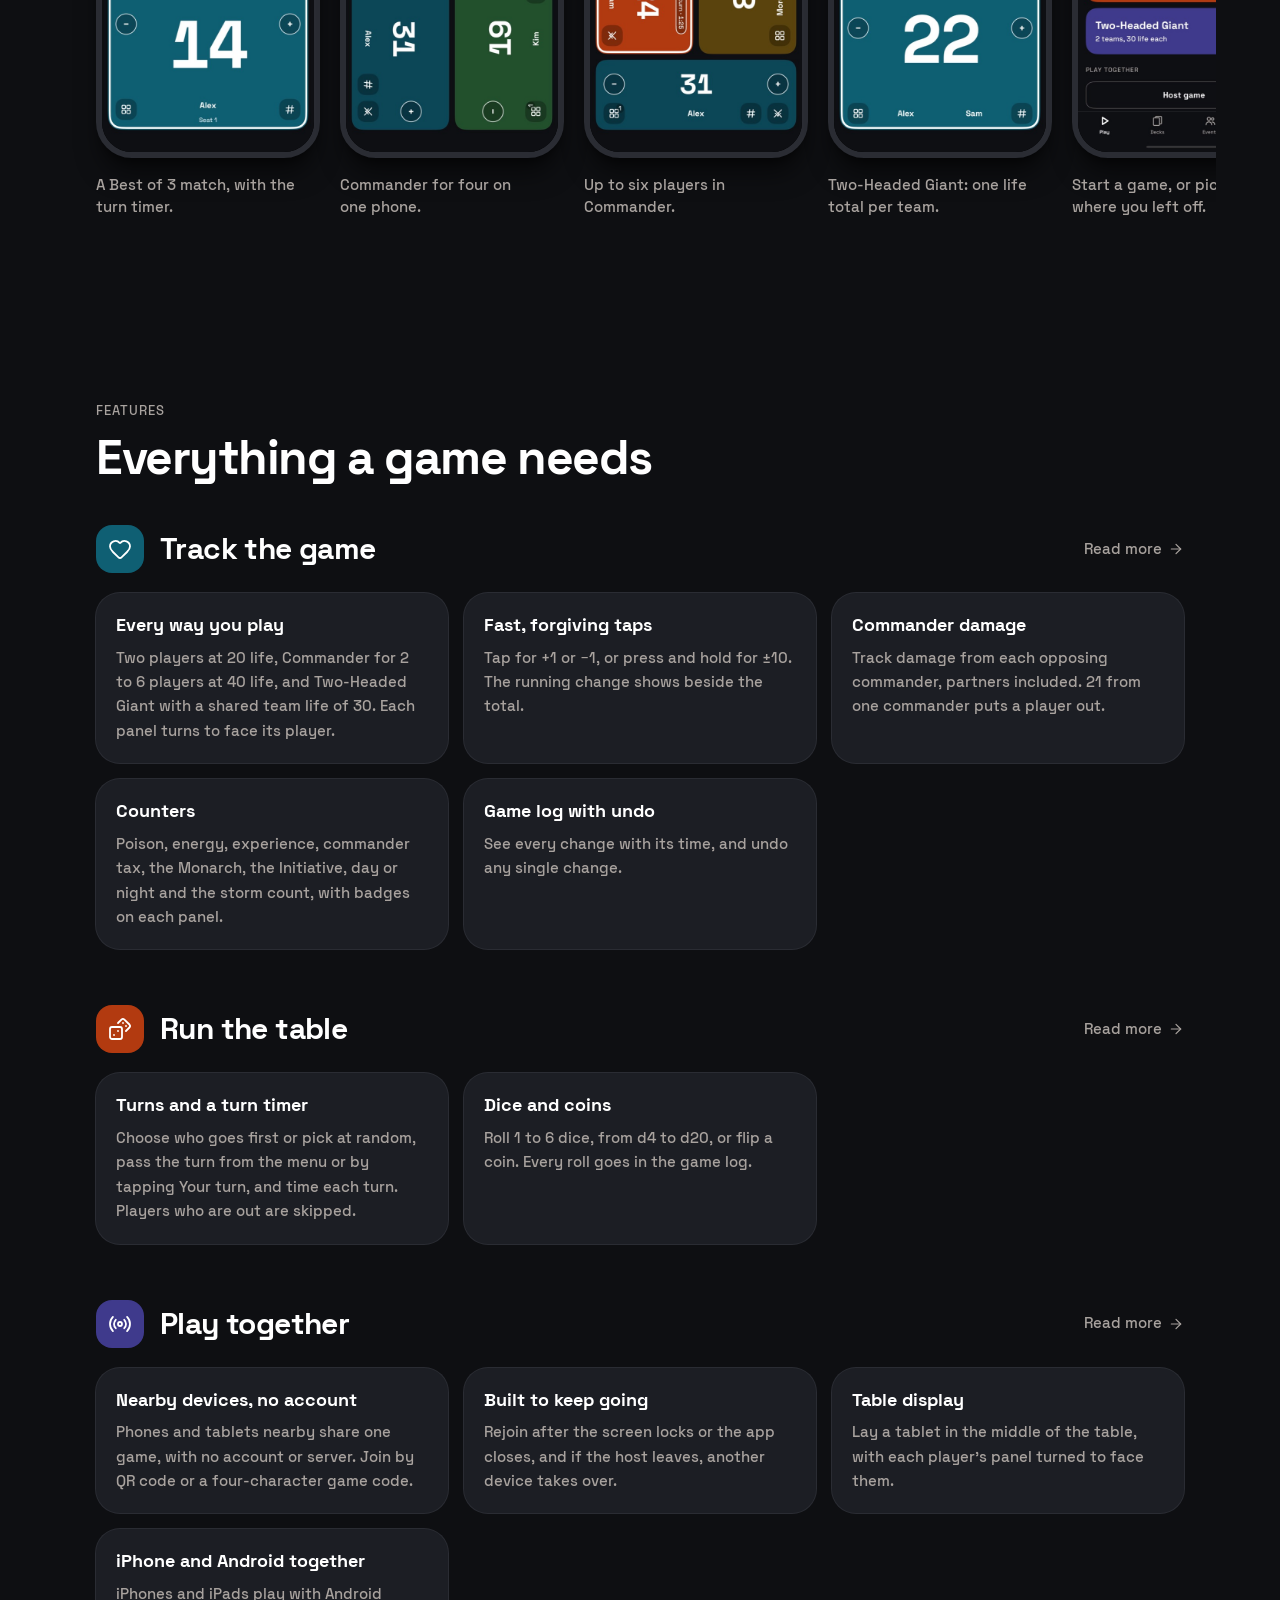
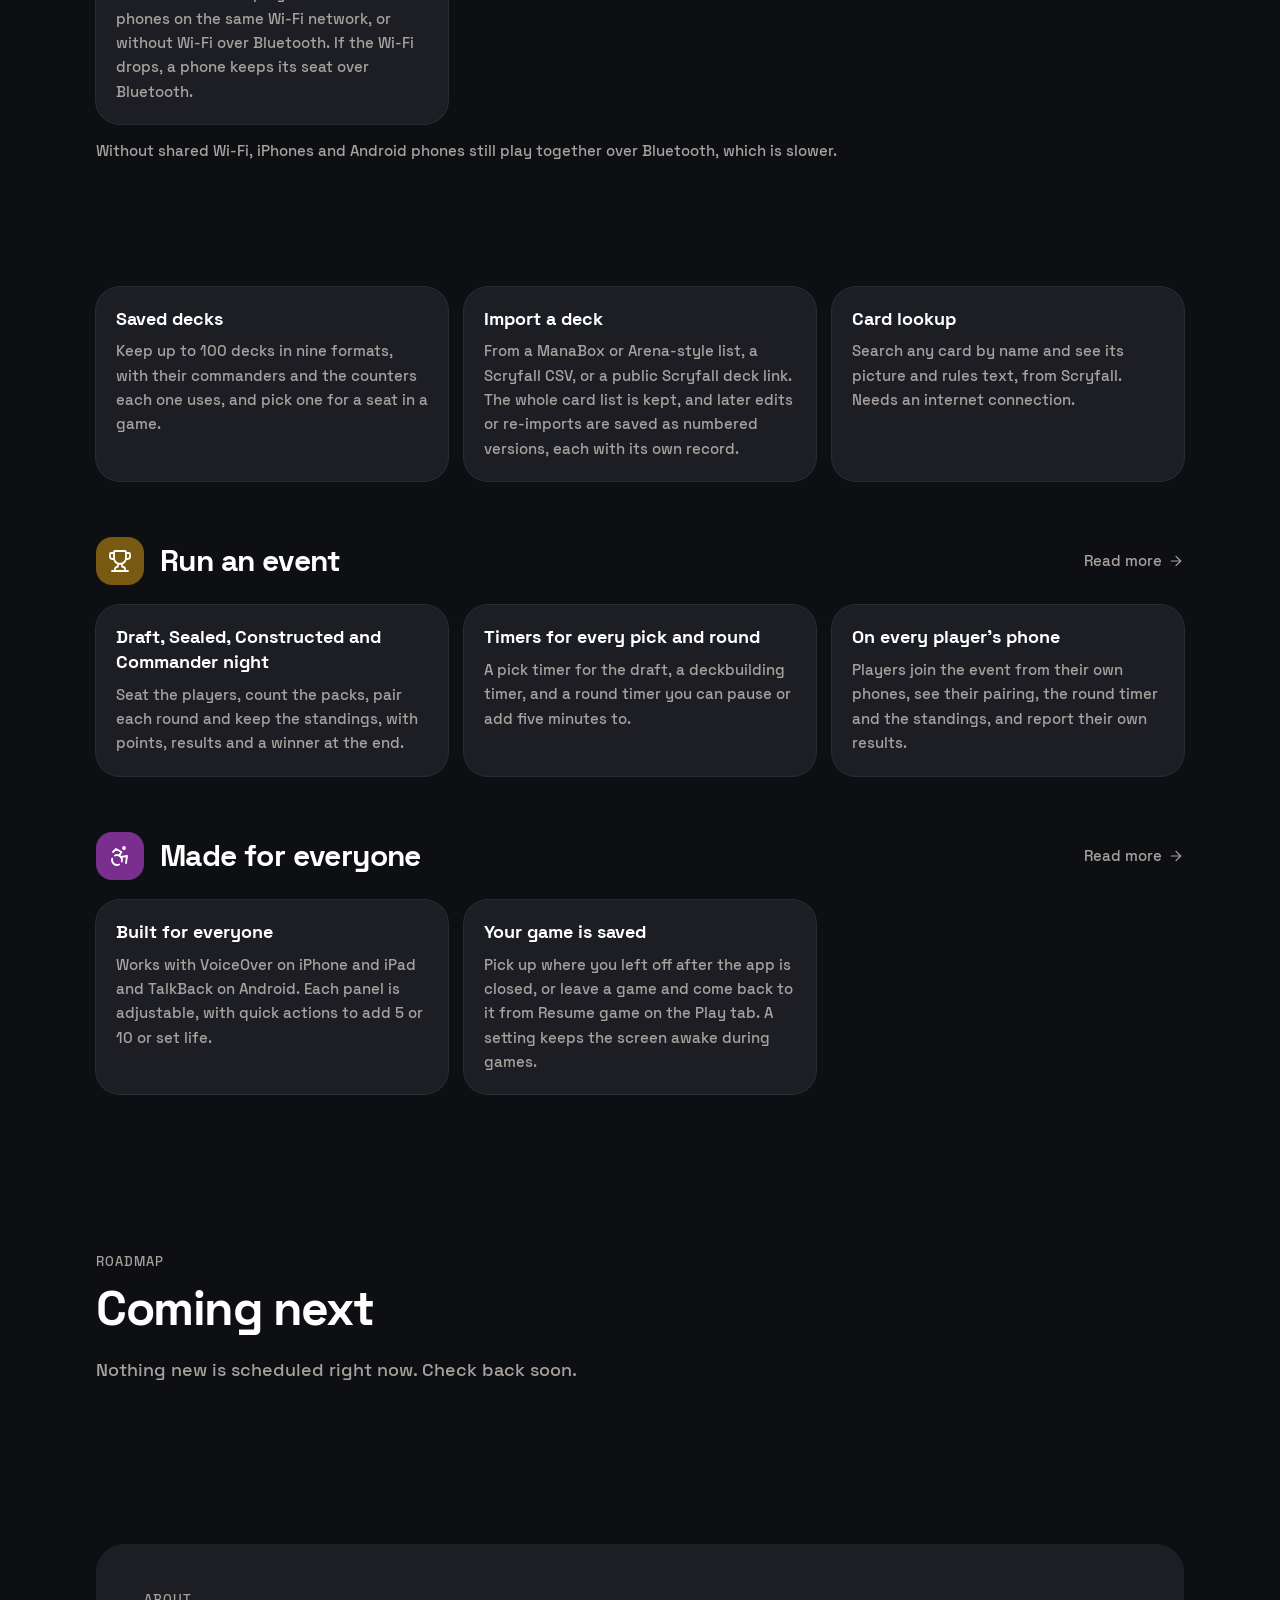
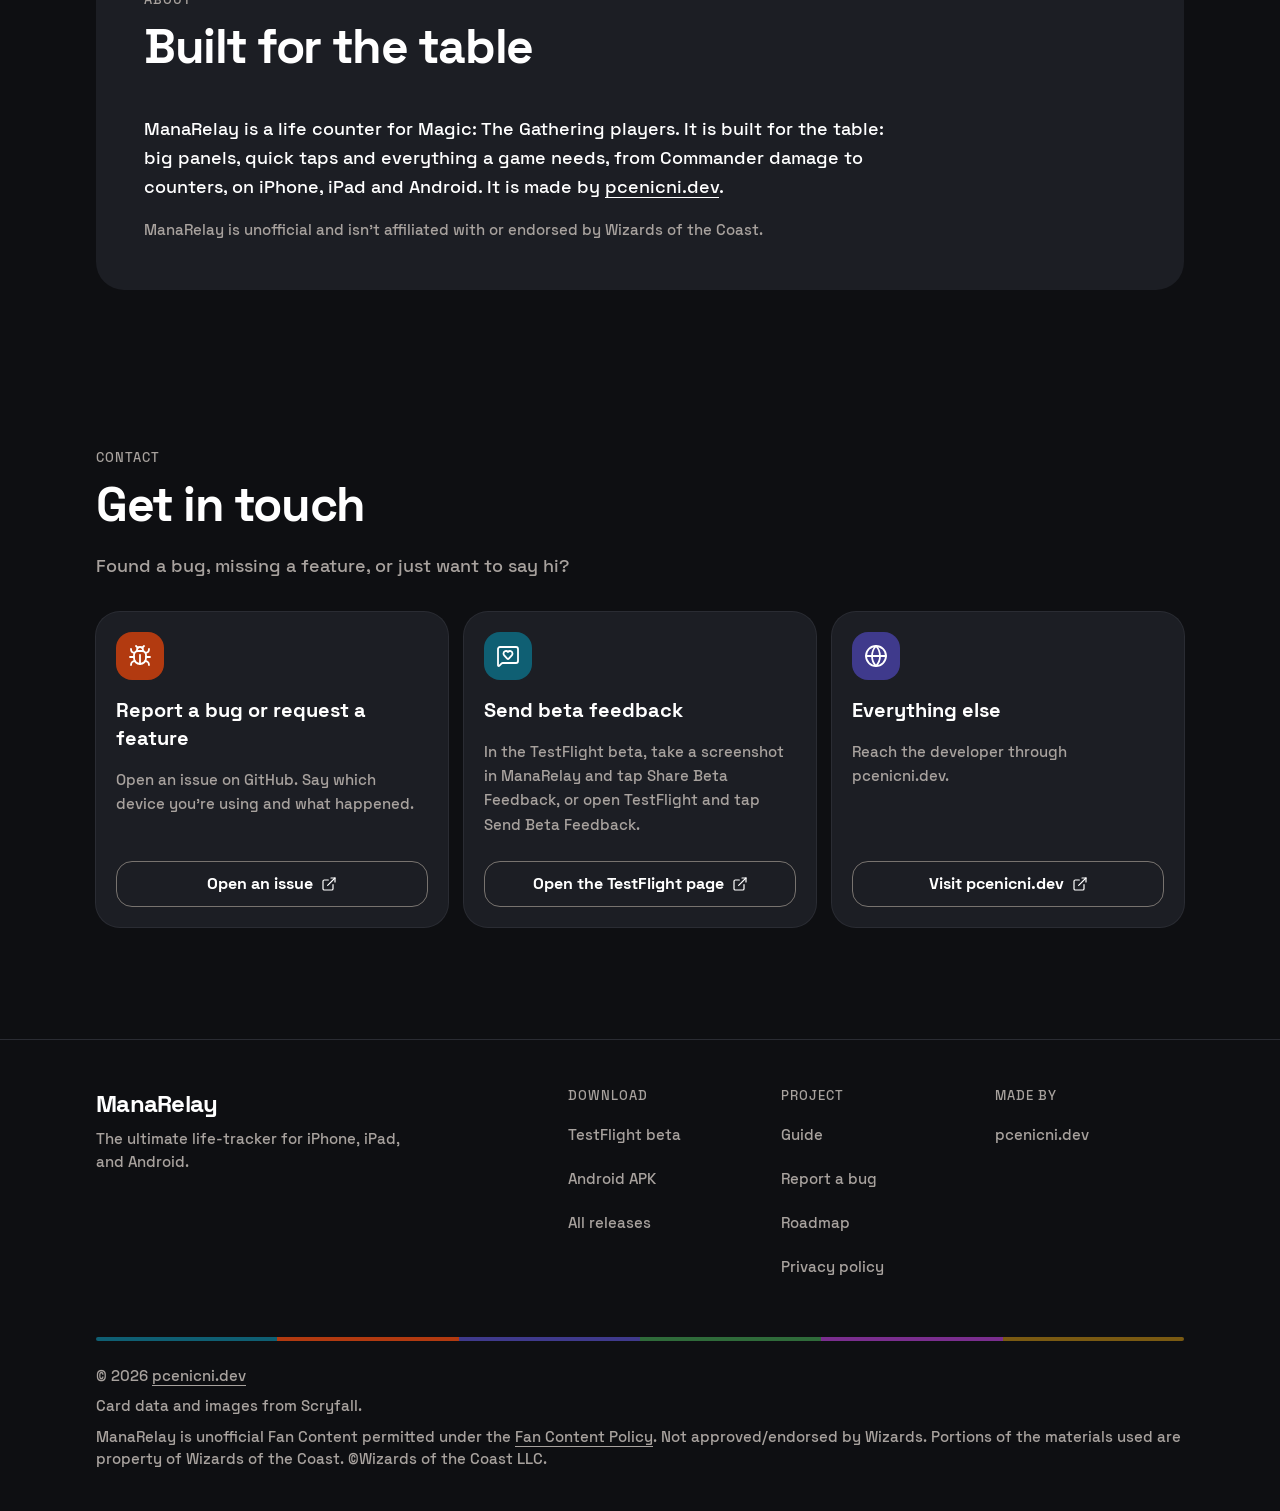
==== commit f95d5615: "Publish the website from nikpcenicni/ManaRelay@3d736d0" ====
--- a/index.html
+++ b/index.html
@@ -9,9 +9,11 @@
     <meta name="theme-color" content="#0E0F12" />
     <meta property="og:title" content="ManaRelay" />
     <meta property="og:description" content="ManaRelay is the ultimate life-tracker for iPhone, iPad, and Android." />
-    <meta property="og:image" content="screenshots/two-player.jpg" />
-    <script type="module" crossorigin src="./assets/index-D_Fr6dkf.js"></script>
-    <link rel="stylesheet" crossorigin href="./assets/index-CTaa10rA.css">
+    <meta property="og:image" content="screenshots/iphone/01-two-player-match.jpg" />
+    <script type="module" crossorigin src="./assets/main-CehRT5a-.js"></script>
+    <link rel="modulepreload" crossorigin href="./assets/SiteHeader-CINL3oJY.js">
+    <link rel="modulepreload" crossorigin href="./assets/Reveal-B3Sk6ER4.js">
+    <link rel="stylesheet" crossorigin href="./assets/SiteHeader-jfSck-4M.css">
   </head>
   <body>
     <div id="root"></div>
